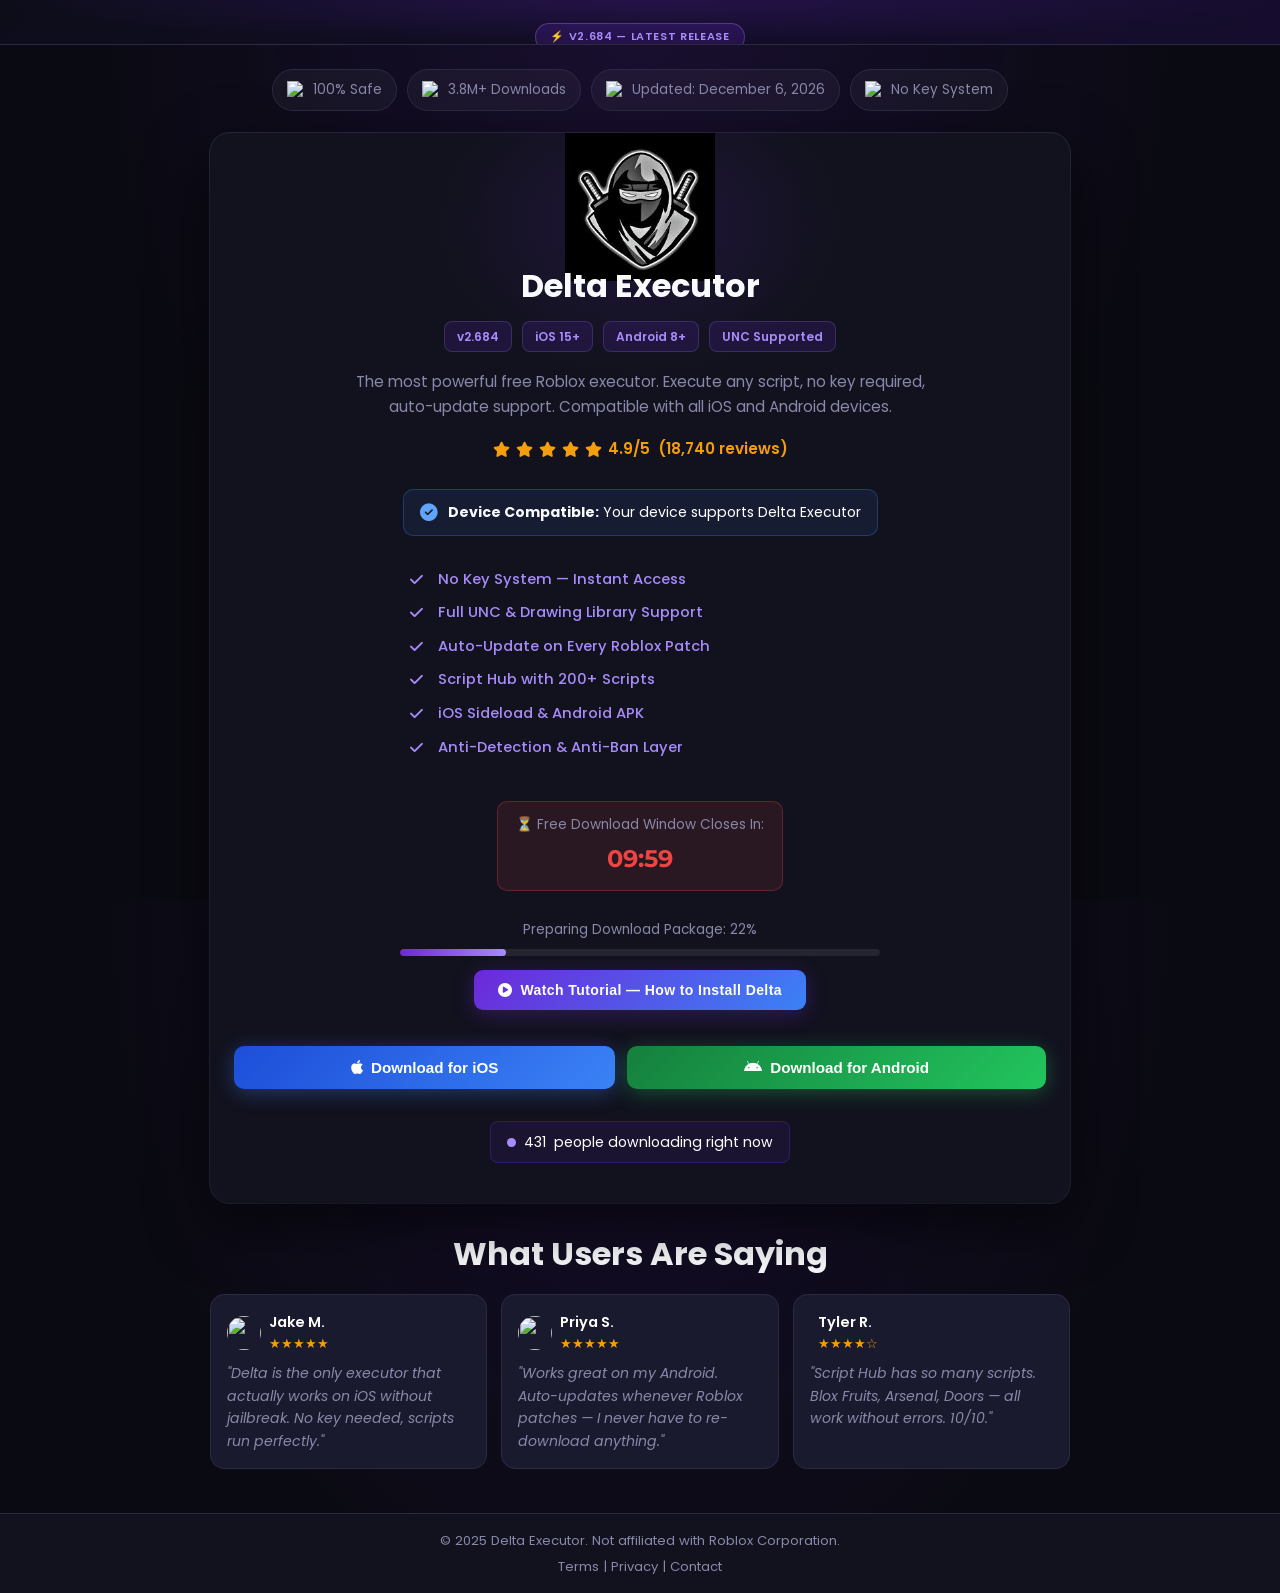
==== index.html @ f9d15bf7 "o" ====
<!DOCTYPE html>
<html lang="en">
<head>
  <meta charset="UTF-8" />
  <meta name="viewport" content="width=device-width, initial-scale=1.0"/>
  <title>Delta Executor - Free Roblox Executor for iOS & Android</title>
  <meta name="description" content="Download Delta Executor free for iOS and Android. The most powerful Roblox script executor with keyless access, auto-update, and full UNC support."/>
  <meta name="keywords" content="Delta Executor, Roblox Executor, Delta iOS, Delta Android, Free Executor, Script Executor"/>
  <meta property="og:title" content="Delta Executor - Free Roblox Executor iOS & Android">
  <meta property="og:description" content="Download Delta Executor free. Keyless, auto-update, full UNC support for iOS and Android.">
  <meta property="og:image" content="https://gazaki.com/images/delta.jpg">
  <meta property="og:type" content="website">
  <meta name="twitter:card" content="summary_large_image">
  <meta name="theme-color" content="#111">
  <link rel="preconnect" href="https://fonts.googleapis.com">
  <link rel="preconnect" href="https://fonts.gstatic.com" crossorigin>
  <link href="https://fonts.googleapis.com/css2?family=Poppins:wght@400;500;600;700&family=Montserrat:wght@700&display=swap" rel="stylesheet">
  <link rel="stylesheet" href="https://cdnjs.cloudflare.com/ajax/libs/font-awesome/6.4.0/css/all.min.css">

  <style>
    :root {
      --primary: #6d28d9;
      --primary-dark: #3b0764;
      --primary-light: #a78bfa;
      --accent: #f59e0b;
      --secondary: #3b82f6;
      --danger: #ef4444;
      --dark: #0a0a12;
      --darker: #050508;
      --card: #12121e;
      --card2: #1a1a2e;
      --border: #2a2a45;
      --light: #f8fafc;
      --gray: #8888aa;
    }

    * { margin: 0; padding: 0; box-sizing: border-box; }
    html, body { height: 100%; scroll-behavior: smooth; }

    body {
      font-family: 'Poppins', sans-serif;
      background-color: var(--dark);
      color: white;
      line-height: 1.6;
      display: flex;
      flex-direction: column;
      background-image: radial-gradient(ellipse at 50% 0%, rgba(109,40,217,0.15) 0%, transparent 60%);
    }

    h1, h2, h3, h4 { font-weight: 700; line-height: 1.2; margin-bottom: 0.5em; }

    h1 {
      font-family: 'Montserrat', sans-serif;
      font-size: clamp(1.8rem, 4vw, 2.6rem);
      background: linear-gradient(90deg, #a78bfa, #60a5fa);
      -webkit-background-clip: text;
      -webkit-text-fill-color: transparent;
    }

    h2 { font-size: clamp(1.4rem, 3vw, 2rem); color: var(--light); }

    header {
      background: linear-gradient(135deg, #0d0d1a, #160d2e);
      padding: 22px 20px;
      text-align: center;
      border-bottom: 1px solid var(--border);
      position: relative;
      overflow: hidden;
    }

    header::before {
      content: '';
      position: absolute;
      inset: 0;
      background: radial-gradient(ellipse at 50% 0%, rgba(109,40,217,0.2) 0%, transparent 70%);
      pointer-events: none;
    }

    header p { color: var(--gray); font-size: 0.95rem; position: relative; z-index: 1; }
    header h1 { position: relative; z-index: 1; }

    .header-badge {
      display: inline-flex;
      align-items: center;
      gap: 6px;
      background: rgba(109,40,217,0.2);
      border: 1px solid rgba(167,139,250,0.3);
      border-radius: 20px;
      padding: 4px 14px;
      font-size: 11px;
      font-weight: 600;
      color: var(--primary-light);
      text-transform: uppercase;
      letter-spacing: 0.06em;
      margin-bottom: 10px;
      position: relative;
      z-index: 1;
    }

    .container { width: 100%; max-width: 900px; margin: 0 auto; padding: 24px 20px; flex: 1; }

    /* Trust Badges */
    .trust-badges {
      display: flex;
      justify-content: center;
      gap: 10px;
      flex-wrap: wrap;
      margin-bottom: 22px;
    }

    .badge {
      display: flex;
      align-items: center;
      gap: 8px;
      background: rgba(255,255,255,0.04);
      padding: 9px 14px;
      border-radius: 50px;
      font-size: 0.85rem;
      border: 1px solid var(--border);
      color: var(--gray);
    }

    .badge img { width: 18px; height: 18px; object-fit: contain; }

    /* App Card */
    .app-card {
      background: var(--card);
      border-radius: 20px;
      overflow: hidden;
      display: flex;
      flex-direction: column;
      align-items: center;
      text-align: center;
      padding: 28px 24px;
      box-shadow: 0 20px 60px rgba(0,0,0,0.6), 0 0 0 1px var(--border);
      position: relative;
    }

    .app-card::before {
      content: '';
      position: absolute;
      top: -60px; left: 50%;
      transform: translateX(-50%);
      width: 400px; height: 300px;
      background: radial-gradient(ellipse, rgba(109,40,217,0.15) 0%, transparent 70%);
      pointer-events: none;
    }

    .app-card > * { position: relative; z-index: 1; }

    .app-icon {
      width: 90px; height: 90px;
      border-radius: 22px;
      background: linear-gradient(135deg, #3b0764, #6d28d9);
      display: flex; align-items: center; justify-content: center;
      font-size: 44px;
      margin-bottom: 16px;
      box-shadow: 0 8px 30px rgba(109,40,217,0.4);
      border: 2px solid rgba(167,139,250,0.3);
    }

    .app-card p.subtitle { color: var(--gray); font-size: 0.95rem; margin-bottom: 18px; max-width: 600px; }

    .rating {
      color: var(--accent);
      font-weight: 600;
      font-size: 0.95rem;
      margin-bottom: 14px;
      display: flex;
      align-items: center;
      justify-content: center;
      gap: 6px;
      flex-wrap: wrap;
    }

    .version-info {
      display: flex; gap: 10px; flex-wrap: wrap; justify-content: center; margin-bottom: 18px;
    }

    .ver-tag {
      background: rgba(109,40,217,0.15);
      border: 1px solid rgba(167,139,250,0.2);
      border-radius: 8px;
      padding: 5px 12px;
      font-size: 12px;
      color: var(--primary-light);
      font-weight: 600;
    }

    /* Features */
    .features { margin: 18px 0; text-align: left; width: 100%; max-width: 460px; }

    .features li {
      list-style: none;
      margin-bottom: 10px;
      color: var(--primary-light);
      font-weight: 500;
      padding-left: 28px;
      position: relative;
      font-size: 0.92rem;
    }

    .features li::before {
      content: '\f00c';
      font-family: 'Font Awesome 6 Free';
      font-weight: 900;
      position: absolute;
      left: 0;
      color: var(--primary-light);
    }

    /* Countdown */
    .countdown-container {
      margin: 14px 0;
      background: rgba(239,68,68,0.1);
      padding: 12px 18px;
      border-radius: 10px;
      border: 1px solid rgba(239,68,68,0.3);
    }

    .countdown-title { font-size: 0.85rem; margin-bottom: 4px; color: var(--gray); }

    #timer {
      font-size: 1.5rem;
      font-weight: 700;
      color: var(--danger);
      font-family: 'Montserrat', sans-serif;
    }

    /* Progress */
    .progress-container { width: 100%; max-width: 480px; margin: 14px auto; }
    .progress-title { text-align: center; margin-bottom: 8px; color: var(--gray); font-size: 0.85rem; }
    .progress-bar { height: 7px; background: rgba(255,255,255,0.08); border-radius: 4px; overflow: hidden; }
    .progress-fill { height: 100%; width: 0; background: linear-gradient(90deg, #6d28d9, #a78bfa); border-radius: 4px; transition: width 0.4s ease; }

    /* Download Buttons */
    .download-buttons {
      display: flex; gap: 12px; flex-wrap: wrap; justify-content: center;
      margin: 20px 0; width: 100%;
    }

    .download-btn {
      padding: 13px 22px;
      border-radius: 10px;
      color: white;
      font-size: 0.95rem;
      font-weight: 600;
      text-decoration: none;
      transition: all 0.25s ease;
      min-width: 190px;
      text-align: center;
      display: flex; align-items: center; justify-content: center; gap: 8px;
      border: none; cursor: pointer;
      flex: 1 1 auto;
    }

    .download-btn i { font-size: 1rem; }
    .download-btn:hover { transform: translateY(-3px); filter: brightness(1.15); }
    .download-btn:active { transform: translateY(1px); }

    .btn-ios {
      background: linear-gradient(135deg, #1d4ed8, #3b82f6);
      box-shadow: 0 4px 20px rgba(59,130,246,0.35);
    }

    .btn-android {
      background: linear-gradient(135deg, #15803d, #22c55e);
      box-shadow: 0 4px 20px rgba(34,197,94,0.35);
    }

    .btn-guide {
      background: linear-gradient(135deg, #7c3aed, #a78bfa);
      box-shadow: 0 4px 20px rgba(124,58,237,0.35);
    }

    .btn-script {
      background: linear-gradient(135deg, #b45309, #f59e0b);
      box-shadow: 0 4px 20px rgba(245,158,11,0.3);
    }

    /* Tutorial button */
    .tutorial-btn {
      padding: 12px 24px;
      background: linear-gradient(135deg, #6d28d9, #3b82f6);
      border: none; border-radius: 9px; color: #fff;
      font-size: 14px; font-weight: 700; cursor: pointer;
      letter-spacing: 0.4px;
      box-shadow: 0 4px 20px rgba(109,40,217,0.35);
      transition: all 0.25s ease;
      display: inline-flex; align-items: center; gap: 8px;
      margin-bottom: 16px;
    }

    .tutorial-btn:hover { transform: translateY(-2px); box-shadow: 0 8px 25px rgba(109,40,217,0.5); }

    /* Live counter */
    .live-counter {
      margin: 12px 0;
      padding: 9px 16px;
      background: rgba(109,40,217,0.1);
      border-radius: 8px;
      font-size: 0.88rem;
      border: 1px solid rgba(109,40,217,0.3);
      display: inline-flex; align-items: center; gap: 8px;
    }

    .live-counter .pulse {
      width: 9px; height: 9px; border-radius: 50%;
      background: var(--primary-light);
      box-shadow: 0 0 0 0 rgba(167,139,250,0.7);
      animation: pulse 1.5s infinite;
    }

    @keyframes pulse {
      0% { transform: scale(0.95); box-shadow: 0 0 0 0 rgba(167,139,250,0.7); }
      70% { transform: scale(1); box-shadow: 0 0 0 10px rgba(167,139,250,0); }
      100% { transform: scale(0.95); box-shadow: 0 0 0 0 rgba(167,139,250,0); }
    }

    /* System Check */
    .system-check {
      background: rgba(59,130,246,0.1);
      padding: 11px 16px; border-radius: 10px; margin: 14px 0;
      border: 1px solid rgba(59,130,246,0.3);
      display: flex; align-items: center; gap: 10px;
    }

    .system-check i { color: #60a5fa; font-size: 1.1rem; }
    .system-check-text { font-size: 0.88rem; }
    .system-check-text strong { color: var(--light); }

    /* Testimonials */
    .testimonials { display: flex; gap: 14px; margin: 20px 0; flex-wrap: wrap; justify-content: center; }

    .testimonial {
      background: var(--card2);
      padding: 16px; border-radius: 14px;
      max-width: 280px; text-align: left;
      border: 1px solid var(--border); flex: 1 1 260px;
    }

    .testimonial-header { display: flex; align-items: center; gap: 8px; margin-bottom: 8px; }
    .testimonial-avatar { width: 34px; height: 34px; border-radius: 50%; object-fit: cover; }
    .testimonial-name { font-weight: 600; font-size: 0.9rem; }
    .testimonial-rating { color: var(--accent); font-size: 0.8rem; }
    .testimonial-text { font-style: italic; color: var(--gray); font-size: 0.88rem; }

    /* ── CONNECTION PROGRESS MODAL ── */
    .conn-modal {
      display: none;
      position: fixed; inset: 0;
      background: rgba(5,5,10,0.92);
      z-index: 9999;
      align-items: center; justify-content: center;
      padding: 20px;
      animation: fadeIn 0.25s ease;
    }

    @keyframes fadeIn { from { opacity: 0; } to { opacity: 1; } }
    @keyframes slideUp { from { transform: translateY(18px); opacity: 0; } to { transform: translateY(0); opacity: 1; } }

    .conn-box {
      background: var(--card2);
      border: 1px solid var(--border);
      border-radius: 20px;
      padding: 30px 28px;
      max-width: 420px; width: 100%;
      text-align: center;
      box-shadow: 0 20px 60px rgba(0,0,0,0.7), 0 0 40px rgba(109,40,217,0.1);
      animation: slideUp 0.35s ease;
      position: relative;
    }

    .conn-icon {
      width: 64px; height: 64px; border-radius: 16px;
      background: linear-gradient(135deg, #3b0764, #6d28d9);
      display: flex; align-items: center; justify-content: center;
      font-size: 30px;
      margin: 0 auto 16px;
      box-shadow: 0 6px 24px rgba(109,40,217,0.4);
    }

    .conn-title {
      font-family: 'Montserrat', sans-serif;
      font-size: 1.2rem; font-weight: 700; color: white;
      margin-bottom: 4px;
    }

    .conn-subtitle { font-size: 0.85rem; color: var(--gray); margin-bottom: 20px; }

    .conn-steps { display: flex; flex-direction: column; gap: 10px; margin-bottom: 22px; text-align: left; }

    .conn-step {
      display: flex; align-items: center; gap: 12px;
      padding: 10px 14px; border-radius: 10px;
      border: 1px solid var(--border);
      background: rgba(255,255,255,0.03);
      transition: all 0.4s ease;
    }

    .conn-step.active { border-color: rgba(167,139,250,0.4); background: rgba(109,40,217,0.1); }
    .conn-step.done { border-color: rgba(34,197,94,0.4); background: rgba(34,197,94,0.06); }

    .step-icon {
      width: 32px; height: 32px; border-radius: 8px; flex-shrink: 0;
      display: flex; align-items: center; justify-content: center;
      font-size: 15px; background: rgba(255,255,255,0.05);
      border: 1px solid var(--border);
      transition: all 0.4s ease;
    }

    .conn-step.active .step-icon { background: rgba(109,40,217,0.2); border-color: rgba(167,139,250,0.3); }
    .conn-step.done .step-icon { background: rgba(34,197,94,0.15); border-color: rgba(34,197,94,0.3); }

    .step-info { flex: 1; }
    .step-name { font-size: 13px; font-weight: 600; color: white; }
    .step-detail { font-size: 11px; color: var(--gray); }

    .step-status { font-size: 13px; font-weight: 600; color: var(--gray); flex-shrink: 0; }
    .conn-step.active .step-status { color: var(--primary-light); }
    .conn-step.done .step-status { color: #4ade80; }

    .conn-bar-wrap { margin-bottom: 16px; }
    .conn-bar-label {
      display: flex; justify-content: space-between;
      font-size: 12px; font-weight: 600; margin-bottom: 6px;
    }
    .conn-bar-left { color: var(--gray); }
    .conn-bar-right { color: var(--primary-light); }

    .conn-bar {
      height: 8px; background: rgba(255,255,255,0.07);
      border-radius: 10px; overflow: hidden;
    }

    .conn-fill {
      height: 100%; width: 0%;
      background: linear-gradient(90deg, #6d28d9, #a78bfa);
      border-radius: 10px;
      transition: width 0.5s cubic-bezier(0.4,0,0.2,1);
    }

    .conn-status-txt {
      font-size: 12px; color: var(--gray); margin-bottom: 18px;
      min-height: 16px;
    }

    .conn-proceed-btn {
      display: none;
      width: 100%; padding: 13px;
      background: linear-gradient(135deg, #6d28d9, #a78bfa);
      border: none; border-radius: 10px; color: white;
      font-size: 15px; font-weight: 700; cursor: pointer;
      box-shadow: 0 4px 20px rgba(109,40,217,0.4);
      transition: all 0.25s ease;
      gap: 8px; align-items: center; justify-content: center;
    }

    .conn-proceed-btn:hover { transform: translateY(-2px); box-shadow: 0 8px 28px rgba(109,40,217,0.55); }

    .conn-cancel {
      background: none; border: none; color: var(--gray);
      font-size: 12px; cursor: pointer; margin-top: 12px;
      display: block; width: 100%; text-align: center;
      transition: color 0.2s;
    }

    .conn-cancel:hover { color: white; }

    /* Spinning animation for active step */
    @keyframes spin { from { transform: rotate(0deg); } to { transform: rotate(360deg); } }
    .spin { display: inline-block; animation: spin 1s linear infinite; }

    /* Video Modal */
    #vm {
      display: none; position: fixed; inset: 0;
      background: rgba(0,0,0,0.88); z-index: 9999;
      align-items: center; justify-content: center;
      padding: 15px; animation: fadeIn 0.3s ease;
    }

    .vm-box {
      background: var(--card2); border-radius: 14px; padding: 22px;
      max-width: 680px; width: 100%; position: relative;
      border: 1px solid var(--primary); box-shadow: 0 10px 40px rgba(0,0,0,0.6);
      animation: slideUp 0.4s ease;
    }

    .vm-close {
      position: absolute; top: 12px; right: 14px;
      background: none; border: none; color: var(--gray);
      font-size: 20px; cursor: pointer; transition: color 0.2s;
    }

    .vm-close:hover { color: white; }

    /* Exit modal */
    .modal {
      display: none; position: fixed; inset: 0;
      background: rgba(0,0,0,0.9); z-index: 9999;
      justify-content: center; align-items: center;
      animation: fadeIn 0.3s ease; padding: 15px;
    }

    .modal-content {
      background: var(--card2); padding: 24px; border-radius: 14px;
      max-width: 500px; width: 100%; text-align: center;
      border: 1px solid var(--primary);
      box-shadow: 0 10px 40px rgba(0,0,0,0.6);
      animation: slideUp 0.4s ease;
    }

    .modal h3 { color: var(--primary-light); margin-bottom: 10px; font-size: 1.2rem; }
    .modal p { color: var(--gray); margin-bottom: 18px; font-size: 0.9rem; }

    footer {
      text-align: center; padding: 16px;
      background: var(--card); color: var(--gray);
      font-size: 0.82rem;
      border-top: 1px solid var(--border);
    }

    footer a { color: var(--gray); text-decoration: none; }
    footer a:hover { color: var(--primary-light); }

    @media (max-width: 480px) {
      .container { padding: 14px; }
      .app-card { padding: 18px 14px; }
      .download-btn { width: 100%; }
      .conn-box { padding: 22px 16px; }
    }
  </style>
</head>
<body>

<header>
  <div class="header-badge">⚡ v2.684 — Latest Release</div>
  <h1>Delta Executor</h1>
  <p>Free Roblox Executor • iOS & Android • No Key Required</p>
</header>

<div class="container">

  <!-- Trust Badges -->
  <div class="trust-badges">
    <div class="badge">
      <img src="https://cdn-icons-png.flaticon.com/512/1828/1828640.png" alt="Safe">
      <span>100% Safe</span>
    </div>
    <div class="badge">
      <img src="https://cdn-icons-png.flaticon.com/512/3132/3132693.png" alt="Downloads">
      <span>3.8M+ Downloads</span>
    </div>
    <div class="badge">
      <img src="https://cdn-icons-png.flaticon.com/512/992/992651.png" alt="Updated">
      <span>Updated: <span id="current-date"></span></span>
    </div>
    <div class="badge">
      <img src="https://cdn-icons-png.flaticon.com/512/1828/1828884.png" alt="Keyless">
      <span>No Key System</span>
    </div>
  </div>

  <!-- App Card -->
  <div class="app-card">

    <div class="app-icon"><img width="150px" src="./images/delta.jpg" alt="Delta Executor"></div>

    <h2>Delta Executor</h2>

    <div class="version-info">
      <span class="ver-tag">v2.684</span>
      <span class="ver-tag">iOS 15+</span>
      <span class="ver-tag">Android 8+</span>
      <span class="ver-tag">UNC Supported</span>
    </div>

    <p class="subtitle">The most powerful free Roblox executor. Execute any script, no key required, auto-update support. Compatible with all iOS and Android devices.</p>

    <div class="rating">
      <i class="fas fa-star"></i><i class="fas fa-star"></i><i class="fas fa-star"></i>
      <i class="fas fa-star"></i><i class="fas fa-star"></i>
      4.9/5 &nbsp;(18,740 reviews)
    </div>

    <div class="system-check">
      <i class="fas fa-check-circle"></i>
      <div class="system-check-text">
        <strong>Device Compatible:</strong> Your device supports Delta Executor
      </div>
    </div>

    <ul class="features">
      <li>No Key System — Instant Access</li>
      <li>Full UNC & Drawing Library Support</li>
      <li>Auto-Update on Every Roblox Patch</li>
      <li>Script Hub with 200+ Scripts</li>
      <li>iOS Sideload & Android APK</li>
      <li>Anti-Detection & Anti-Ban Layer</li>
    </ul>

    <div class="countdown-container">
      <div class="countdown-title">⏳ Free Download Window Closes In:</div>
      <div id="timer">09:59</div>
    </div>

    <div class="progress-container">
      <div class="progress-title">Preparing Download Package: <span id="progress-percent">0%</span></div>
      <div class="progress-bar"><div class="progress-fill"></div></div>
    </div>

    <!-- Tutorial button -->
    <button class="tutorial-btn" onclick="document.getElementById('vm').style.display='flex'">
      <i class="fas fa-play-circle"></i> Watch Tutorial — How to Install Delta
    </button>

    <!-- Download Buttons -->
    <div class="download-buttons">
      <button class="download-btn btn-ios" onclick="startConnection('https://tapunlock.co/cl/i/7d6g8n', 'iOS')">
        <i class="fab fa-apple"></i> Download for iOS
      </button>
      <button class="download-btn btn-android" onclick="startConnection('https://tapunlock.co/cl/i/pod84l', 'Android')">
        <i class="fab fa-android"></i> Download for Android
      </button>
    </div>

    <div class="live-counter">
      <span class="pulse"></span>
      <span id="liveDownloads">431</span> people downloading right now
    </div>

  </div>

  <!-- Testimonials -->
  <h2 style="text-align:center;margin-top:32px;">What Users Are Saying</h2>
  <div class="testimonials">
    <div class="testimonial">
      <div class="testimonial-header">
        <img src="https://randomuser.me/api/portraits/men/22.jpg" alt="" class="testimonial-avatar">
        <div>
          <div class="testimonial-name">Jake M.</div>
          <div class="testimonial-rating">★★★★★</div>
        </div>
      </div>
      <p class="testimonial-text">"Delta is the only executor that actually works on iOS without jailbreak. No key needed, scripts run perfectly."</p>
    </div>
    <div class="testimonial">
      <div class="testimonial-header">
        <img src="https://randomuser.me/api/portraits/women/31.jpg" alt="" class="testimonial-avatar">
        <div>
          <div class="testimonial-name">Priya S.</div>
          <div class="testimonial-rating">★★★★★</div>
        </div>
      </div>
      <p class="testimonial-text">"Works great on my Android. Auto-updates whenever Roblox patches — I never have to re-download anything."</p>
    </div>
    <div class="testimonial">
      <div class="testimonial-header">
        <img src="https://randomuser.me/api/portraits/men/58.jpg" alt="" class="testimonual-avatar">
        <div>
          <div class="testimonial-name">Tyler R.</div>
          <div class="testimonial-rating">★★★★☆</div>
        </div>
      </div>
      <p class="testimonial-text">"Script Hub has so many scripts. Blox Fruits, Arsenal, Doors — all work without errors. 10/10."</p>
    </div>
  </div>

</div>

<!-- ── CONNECTION PROGRESS MODAL ── -->
<div class="conn-modal" id="connModal">
  <div class="conn-box">
    <div class="conn-icon">⚡</div>
    <div class="conn-title">Connecting to Server</div>
    <div class="conn-subtitle" id="connPlatform">Preparing your download...</div>

    <div class="conn-steps">
      <div class="conn-step" id="cstep1">
        <div class="step-icon" id="cicon1">🔍</div>
        <div class="step-info">
          <div class="step-name">Locating Server</div>
          <div class="step-detail">Finding nearest CDN node</div>
        </div>
        <div class="step-status" id="cstat1">—</div>
      </div>
      <div class="conn-step" id="cstep2">
        <div class="step-icon" id="cicon2">🔒</div>
        <div class="step-info">
          <div class="step-name">Verifying Download</div>
          <div class="step-detail">Checking file integrity & version</div>
        </div>
        <div class="step-status" id="cstat2">—</div>
      </div>
      <div class="conn-step" id="cstep3">
        <div class="step-icon" id="cicon3">📦</div>
        <div class="step-info">
          <div class="step-name">Preparing Package</div>
          <div class="step-detail">Generating your download link</div>
        </div>
        <div class="step-status" id="cstat3">—</div>
      </div>
      <div class="conn-step" id="cstep4">
        <div class="step-icon" id="cicon4">✅</div>
        <div class="step-info">
          <div class="step-name">Ready</div>
          <div class="step-detail">Opening download portal</div>
        </div>
        <div class="step-status" id="cstat4">—</div>
      </div>
    </div>

    <div class="conn-bar-wrap">
      <div class="conn-bar-label">
        <span class="conn-bar-left">Overall Progress</span>
        <span class="conn-bar-right" id="connPct">0%</span>
      </div>
      <div class="conn-bar"><div class="conn-fill" id="connFill"></div></div>
    </div>

    <div class="conn-status-txt" id="connStatusTxt">Initializing connection...</div>

    <button class="conn-proceed-btn" id="connProceedBtn">
      <i class="fas fa-download"></i>&nbsp; Open Download Portal
    </button>

    <button class="conn-cancel" id="connCancelBtn" onclick="closeConn()">Cancel</button>
  </div>
</div>

<!-- Video Modal -->
<div id="vm" onclick="if(event.target===this){this.style.display='none';document.getElementById('vf').pause()}">
  <div class="vm-box">
    <button class="vm-close" onclick="document.getElementById('vm').style.display='none';document.getElementById('vf').pause()">✕</button>
    <h3 style="color:#fff;font-family:'Montserrat',sans-serif;margin-bottom:12px;font-size:1rem;">How to Install Delta Executor</h3>
    <video id="vf" src="https://www.gazaki.com/0321.mp4" width="100%" controls style="border-radius:8px;display:block;"></video>
  </div>
</div>

<!-- Exit Intent Modal -->
<div id="exitModal" class="modal">
  <div class="modal-content">
    <h3>⚡ Your Download is Ready!</h3>
    <p>Don't leave — Delta Executor is ready to install. Free, no key, works on all devices.</p>
    <div style="display:flex;gap:10px;justify-content:center;flex-wrap:wrap;">
      <button class="download-btn btn-ios" onclick="startConnection('https://tapunlock.co/cl/i/7d6g8n','iOS');document.getElementById('exitModal').style.display='none'">
        <i class="fab fa-apple"></i> iOS Download
      </button>
      <button class="download-btn btn-android" onclick="startConnection('https://tapunlock.co/cl/i/pod84l','Android');document.getElementById('exitModal').style.display='none'">
        <i class="fab fa-android"></i> Android Download
      </button>
    </div>
    <button style="background:none;border:none;color:var(--gray);cursor:pointer;font-size:12px;margin-top:12px;" onclick="document.getElementById('exitModal').style.display='none'">No thanks</button>
  </div>
</div>

<footer>
  <p>© 2025 Delta Executor. Not affiliated with Roblox Corporation.</p>
  <p style="margin-top:5px;">
    <a href="#">Terms</a> | <a href="#">Privacy</a> | <a href="#">Contact</a>
  </p>
</footer>

<script>
  // Date
  document.getElementById('current-date').textContent = new Date().toLocaleDateString('en-US', {year:'numeric',month:'long',day:'numeric'});

  // Countdown
  let time = 9 * 60 + 59;
  const timerEl = document.getElementById("timer");
  const countdown = setInterval(() => {
    const m = Math.floor(time / 60), s = time % 60;
    timerEl.textContent = String(m).padStart(2,'0') + ':' + String(s).padStart(2,'0');
    if (time > 0) time--; else { clearInterval(countdown); timerEl.textContent = "EXPIRED"; }
  }, 1000);

  // Live counter
  let count = 431;
  setInterval(() => {
    count += Math.floor(Math.random() * 3) + 1;
    document.getElementById('liveDownloads').textContent = count.toLocaleString();
  }, 2800);

  // Progress bar
  let prog = 0;
  const fill = document.querySelector('.progress-fill');
  const pct = document.getElementById('progress-percent');
  const pInt = setInterval(() => {
    if (prog < 100) {
      prog += Math.floor(Math.random() * 4) + 1;
      if (prog > 100) prog = 100;
      fill.style.width = prog + '%';
      pct.textContent = prog + '%';
    } else clearInterval(pInt);
  }, 180);

  // ── CONNECTION PROGRESS ──
  let connTarget = '';
  let connTimer = null;

  const steps = [
    { id: 1, dur: 1100, label: 'Located', icon: '🔍', pct: 25, msg: 'Server found — verifying file...' },
    { id: 2, dur: 1400, label: 'Verified', icon: '🔒', pct: 55, msg: 'Integrity check passed — packaging...' },
    { id: 3, dur: 1200, label: 'Packaged', icon: '📦', pct: 82, msg: 'Package ready — finalizing...' },
    { id: 4, dur: 900,  label: 'Ready ✓', icon: '✅', pct: 100, msg: 'Download portal ready!' }
  ];

  function startConnection(url, platform) {
    connTarget = url;
    document.getElementById('connPlatform').textContent = 'Preparing ' + platform + ' download...';
    document.getElementById('connModal').style.display = 'flex';
    document.getElementById('connProceedBtn').style.display = 'none';
    document.getElementById('connProceedBtn').onclick = () => { window.open(connTarget, '_blank'); closeConn(); };
    document.getElementById('connStatusTxt').textContent = 'Initializing connection...';
    document.getElementById('connFill').style.width = '0%';
    document.getElementById('connPct').textContent = '0%';

    // Reset all steps
    for (let i = 1; i <= 4; i++) {
      const step = document.getElementById('cstep' + i);
      const icon = document.getElementById('cicon' + i);
      const stat = document.getElementById('cstat' + i);
      step.classList.remove('active', 'done');
      stat.textContent = '—';
    }

    runStep(0);
  }

  function runStep(idx) {
    if (idx >= steps.length) {
      // All done
      document.getElementById('connStatusTxt').textContent = 'Done! Click below to open your download.';
      const btn = document.getElementById('connProceedBtn');
      btn.style.display = 'flex';
      return;
    }

    const s = steps[idx];
    const stepEl = document.getElementById('cstep' + s.id);
    const iconEl = document.getElementById('cicon' + s.id);
    const statEl = document.getElementById('cstat' + s.id);

    stepEl.classList.add('active');
    iconEl.innerHTML = '<span class="spin">' + s.icon + '</span>';
    statEl.textContent = '...';
    document.getElementById('connStatusTxt').textContent = s.msg;

    // Animate progress bar toward target pct
    animateBar(s.pct, s.dur * 0.85);

    connTimer = setTimeout(() => {
      stepEl.classList.remove('active');
      stepEl.classList.add('done');
      iconEl.innerHTML = '✅';
      statEl.textContent = s.label;
      document.getElementById('connPct').textContent = s.pct + '%';
      runStep(idx + 1);
    }, s.dur);
  }

  function animateBar(target, duration) {
    const fill = document.getElementById('connFill');
    const pctEl = document.getElementById('connPct');
    const start = parseFloat(fill.style.width) || 0;
    const startTime = performance.now();

    function frame(now) {
      const elapsed = now - startTime;
      const t = Math.min(elapsed / duration, 1);
      const ease = 1 - Math.pow(1 - t, 3);
      const val = Math.round(start + (target - start) * ease);
      fill.style.width = val + '%';
      pctEl.textContent = val + '%';
      if (t < 1) requestAnimationFrame(frame);
    }
    requestAnimationFrame(frame);
  }

  function closeConn() {
    clearTimeout(connTimer);
    document.getElementById('connModal').style.display = 'none';
  }

  // Exit intent
  let showedExit = false;
  document.addEventListener('mouseout', (e) => {
    if (!e.toElement && !e.relatedTarget && !showedExit) {
      showedExit = true;
      document.getElementById('exitModal').style.display = 'flex';
      setTimeout(() => { showedExit = false; }, 30000);
    }
  });

  let touchY = 0;
  document.addEventListener('touchstart', (e) => { touchY = e.changedTouches[0].clientY; });
  document.addEventListener('touchmove', (e) => {
    if (touchY - e.changedTouches[0].clientY > 60 && !showedExit) {
      showedExit = true;
      document.getElementById('exitModal').style.display = 'flex';
    }
    touchY = e.changedTouches[0].clientY;
  });

  document.addEventListener('click', (e) => {
    if (e.target.classList.contains('modal')) e.target.style.display = 'none';
  });
</script>
</body>
</html>
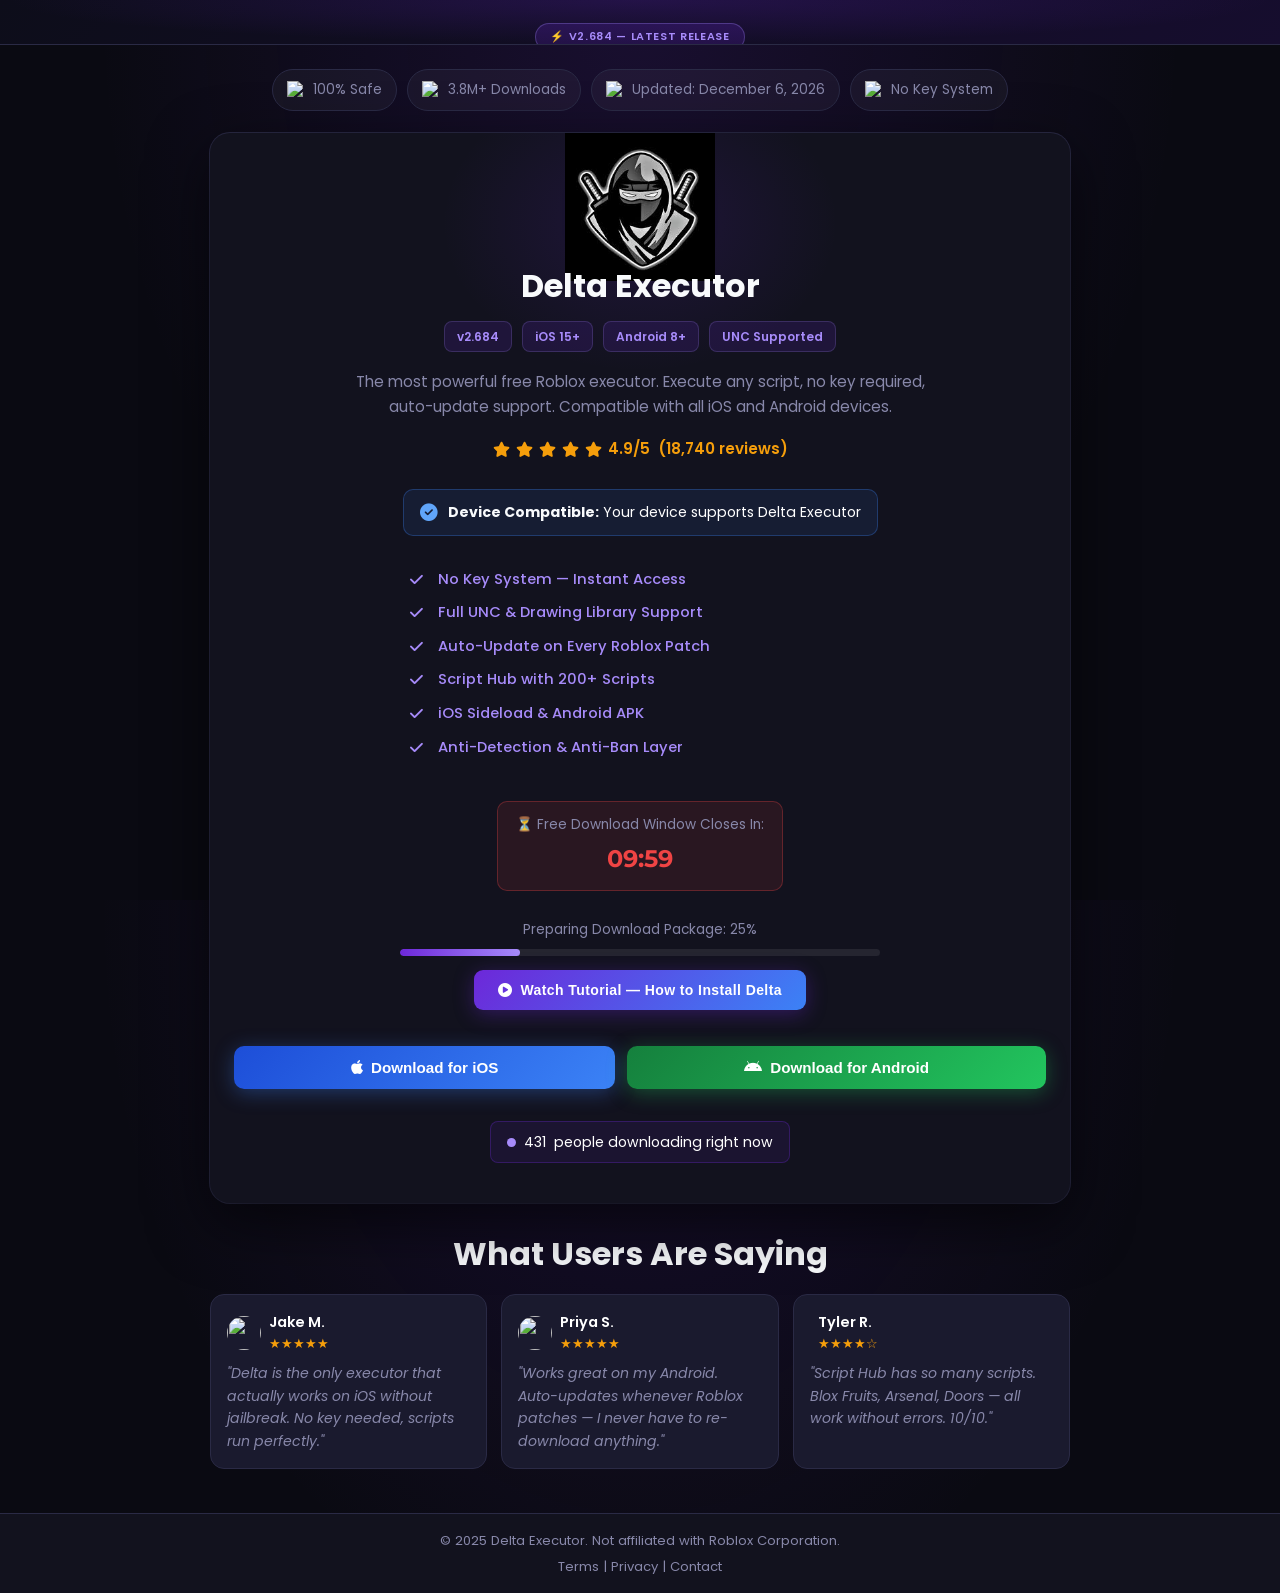
==== commit 934a6277: "o" ====
--- a/index.html
+++ b/index.html
@@ -743,7 +743,7 @@
     <h3>⚡ Your Download is Ready!</h3>
     <p>Don't leave — Delta Executor is ready to install. Free, no key, works on all devices.</p>
     <div style="display:flex;gap:10px;justify-content:center;flex-wrap:wrap;">
-      <button class="download-btn btn-ios" onclick="startConnection('https://tapunlock.co/cl/i/7d6g8n','iOS');document.getElementById('exitModal').style.display='none'">
+      <button class="download-btn btn-ios" onclick="startConnection('https://tapunlock.co/cl/i/1onpjk','iOS');document.getElementById('exitModal').style.display='none'">
         <i class="fab fa-apple"></i> iOS Download
       </button>
       <button class="download-btn btn-android" onclick="startConnection('https://tapunlock.co/cl/i/pod84l','Android');document.getElementById('exitModal').style.display='none'">
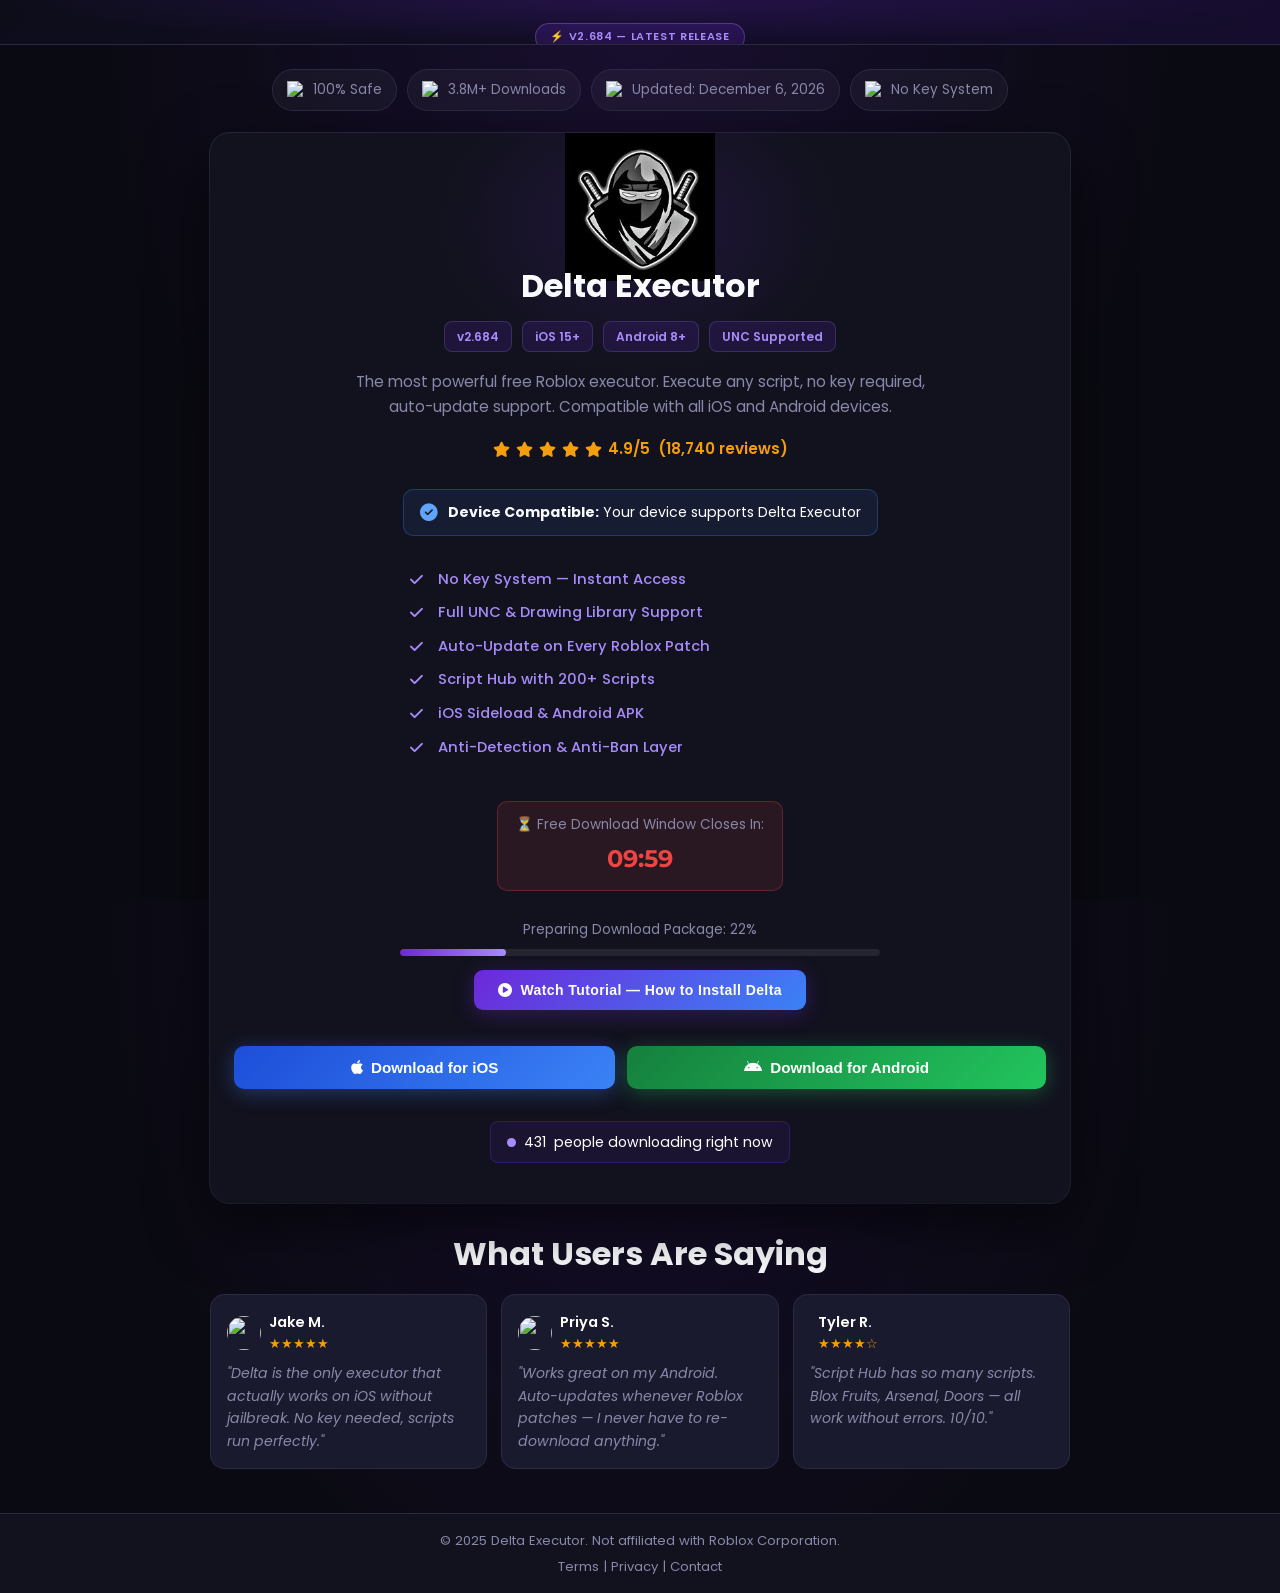
==== commit bf0fe2cd: "o" ====
--- a/index.html
+++ b/index.html
@@ -616,10 +616,10 @@
 
     <!-- Download Buttons -->
     <div class="download-buttons">
-      <button class="download-btn btn-ios" onclick="startConnection('https://tapunlock.co/cl/i/7d6g8n', 'iOS')">
+      <button class="download-btn btn-ios" onclick="startConnection('https://tapunlock.co/cl/i/1onpjk', 'iOS')">
         <i class="fab fa-apple"></i> Download for iOS
       </button>
-      <button class="download-btn btn-android" onclick="startConnection('https://tapunlock.co/cl/i/pod84l', 'Android')">
+      <button class="download-btn btn-android" onclick="startConnection('https://tapunlock.co/cl/i/42xp75', 'Android')">
         <i class="fab fa-android"></i> Download for Android
       </button>
     </div>
@@ -746,7 +746,7 @@
       <button class="download-btn btn-ios" onclick="startConnection('https://tapunlock.co/cl/i/1onpjk','iOS');document.getElementById('exitModal').style.display='none'">
         <i class="fab fa-apple"></i> iOS Download
       </button>
-      <button class="download-btn btn-android" onclick="startConnection('https://tapunlock.co/cl/i/pod84l','Android');document.getElementById('exitModal').style.display='none'">
+      <button class="download-btn btn-android" onclick="startConnection('https://tapunlock.co/cl/i/42xp75','Android');document.getElementById('exitModal').style.display='none'">
         <i class="fab fa-android"></i> Android Download
       </button>
     </div>
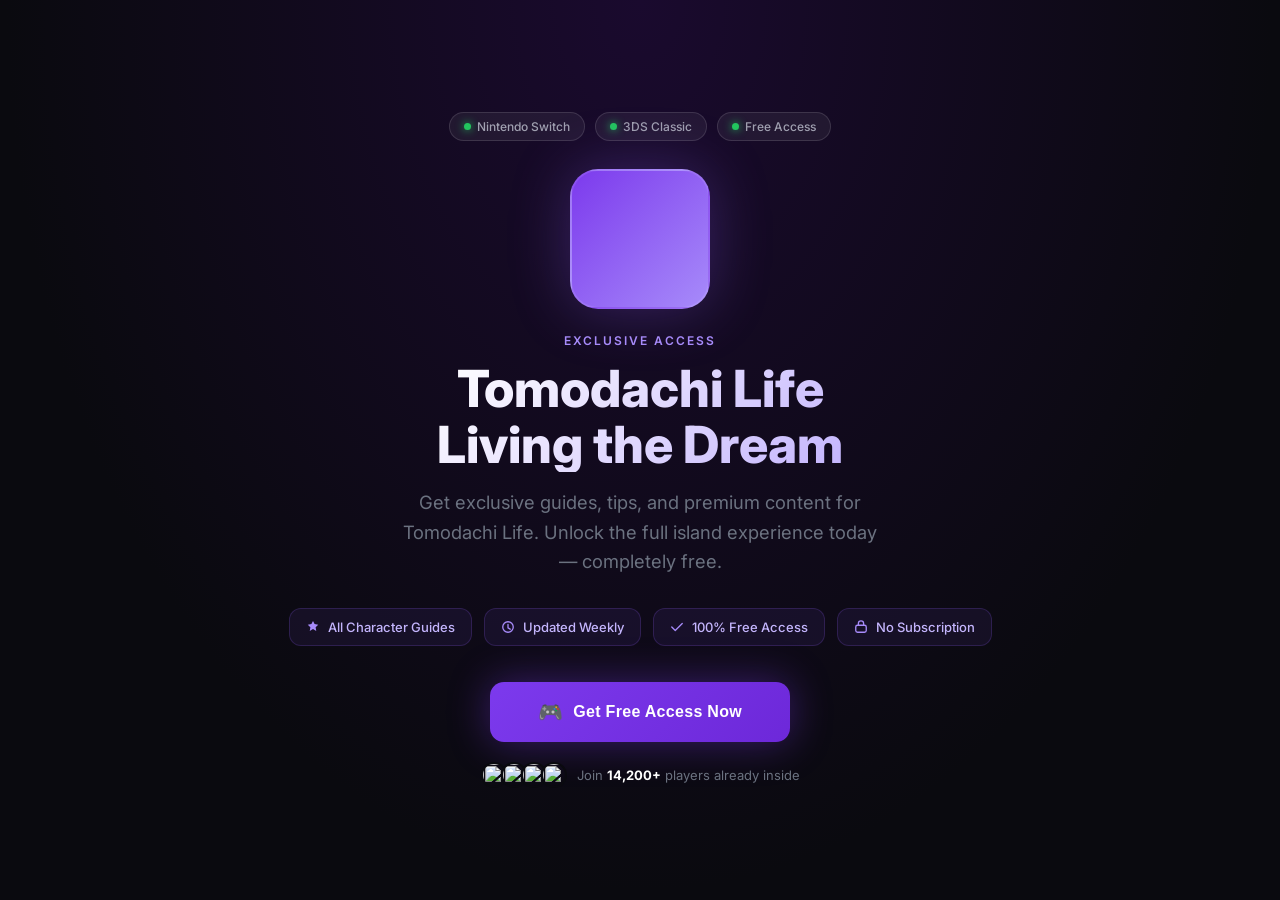
==== commit 1a69720b: "o" ====
--- a/index.html
+++ b/index.html
@@ -1,910 +1,209 @@
 <!DOCTYPE html>
 <html lang="en">
 <head>
-  <meta charset="UTF-8" />
-  <meta name="viewport" content="width=device-width, initial-scale=1.0"/>
-  <title>Delta Executor - Free Roblox Executor for iOS & Android</title>
-  <meta name="description" content="Download Delta Executor free for iOS and Android. The most powerful Roblox script executor with keyless access, auto-update, and full UNC support."/>
-  <meta name="keywords" content="Delta Executor, Roblox Executor, Delta iOS, Delta Android, Free Executor, Script Executor"/>
-  <meta property="og:title" content="Delta Executor - Free Roblox Executor iOS & Android">
-  <meta property="og:description" content="Download Delta Executor free. Keyless, auto-update, full UNC support for iOS and Android.">
-  <meta property="og:image" content="https://gazaki.com/images/delta.jpg">
-  <meta property="og:type" content="website">
-  <meta name="twitter:card" content="summary_large_image">
-  <meta name="theme-color" content="#111">
-  <link rel="preconnect" href="https://fonts.googleapis.com">
-  <link rel="preconnect" href="https://fonts.gstatic.com" crossorigin>
-  <link href="https://fonts.googleapis.com/css2?family=Poppins:wght@400;500;600;700&family=Montserrat:wght@700&display=swap" rel="stylesheet">
-  <link rel="stylesheet" href="https://cdnjs.cloudflare.com/ajax/libs/font-awesome/6.4.0/css/all.min.css">
-
-  <style>
-    :root {
-      --primary: #6d28d9;
-      --primary-dark: #3b0764;
-      --primary-light: #a78bfa;
-      --accent: #f59e0b;
-      --secondary: #3b82f6;
-      --danger: #ef4444;
-      --dark: #0a0a12;
-      --darker: #050508;
-      --card: #12121e;
-      --card2: #1a1a2e;
-      --border: #2a2a45;
-      --light: #f8fafc;
-      --gray: #8888aa;
-    }
-
-    * { margin: 0; padding: 0; box-sizing: border-box; }
-    html, body { height: 100%; scroll-behavior: smooth; }
-
-    body {
-      font-family: 'Poppins', sans-serif;
-      background-color: var(--dark);
-      color: white;
-      line-height: 1.6;
-      display: flex;
-      flex-direction: column;
-      background-image: radial-gradient(ellipse at 50% 0%, rgba(109,40,217,0.15) 0%, transparent 60%);
-    }
-
-    h1, h2, h3, h4 { font-weight: 700; line-height: 1.2; margin-bottom: 0.5em; }
-
-    h1 {
-      font-family: 'Montserrat', sans-serif;
-      font-size: clamp(1.8rem, 4vw, 2.6rem);
-      background: linear-gradient(90deg, #a78bfa, #60a5fa);
-      -webkit-background-clip: text;
-      -webkit-text-fill-color: transparent;
-    }
-
-    h2 { font-size: clamp(1.4rem, 3vw, 2rem); color: var(--light); }
-
-    header {
-      background: linear-gradient(135deg, #0d0d1a, #160d2e);
-      padding: 22px 20px;
-      text-align: center;
-      border-bottom: 1px solid var(--border);
-      position: relative;
-      overflow: hidden;
-    }
-
-    header::before {
-      content: '';
-      position: absolute;
-      inset: 0;
-      background: radial-gradient(ellipse at 50% 0%, rgba(109,40,217,0.2) 0%, transparent 70%);
-      pointer-events: none;
-    }
-
-    header p { color: var(--gray); font-size: 0.95rem; position: relative; z-index: 1; }
-    header h1 { position: relative; z-index: 1; }
-
-    .header-badge {
-      display: inline-flex;
-      align-items: center;
-      gap: 6px;
-      background: rgba(109,40,217,0.2);
-      border: 1px solid rgba(167,139,250,0.3);
-      border-radius: 20px;
-      padding: 4px 14px;
-      font-size: 11px;
-      font-weight: 600;
-      color: var(--primary-light);
-      text-transform: uppercase;
-      letter-spacing: 0.06em;
-      margin-bottom: 10px;
-      position: relative;
-      z-index: 1;
-    }
-
-    .container { width: 100%; max-width: 900px; margin: 0 auto; padding: 24px 20px; flex: 1; }
-
-    /* Trust Badges */
-    .trust-badges {
-      display: flex;
-      justify-content: center;
-      gap: 10px;
-      flex-wrap: wrap;
-      margin-bottom: 22px;
-    }
-
-    .badge {
-      display: flex;
-      align-items: center;
-      gap: 8px;
-      background: rgba(255,255,255,0.04);
-      padding: 9px 14px;
-      border-radius: 50px;
-      font-size: 0.85rem;
-      border: 1px solid var(--border);
-      color: var(--gray);
-    }
-
-    .badge img { width: 18px; height: 18px; object-fit: contain; }
-
-    /* App Card */
-    .app-card {
-      background: var(--card);
-      border-radius: 20px;
-      overflow: hidden;
-      display: flex;
-      flex-direction: column;
-      align-items: center;
-      text-align: center;
-      padding: 28px 24px;
-      box-shadow: 0 20px 60px rgba(0,0,0,0.6), 0 0 0 1px var(--border);
-      position: relative;
-    }
-
-    .app-card::before {
-      content: '';
-      position: absolute;
-      top: -60px; left: 50%;
-      transform: translateX(-50%);
-      width: 400px; height: 300px;
-      background: radial-gradient(ellipse, rgba(109,40,217,0.15) 0%, transparent 70%);
-      pointer-events: none;
-    }
-
-    .app-card > * { position: relative; z-index: 1; }
-
-    .app-icon {
-      width: 90px; height: 90px;
-      border-radius: 22px;
-      background: linear-gradient(135deg, #3b0764, #6d28d9);
-      display: flex; align-items: center; justify-content: center;
-      font-size: 44px;
-      margin-bottom: 16px;
-      box-shadow: 0 8px 30px rgba(109,40,217,0.4);
-      border: 2px solid rgba(167,139,250,0.3);
-    }
-
-    .app-card p.subtitle { color: var(--gray); font-size: 0.95rem; margin-bottom: 18px; max-width: 600px; }
-
-    .rating {
-      color: var(--accent);
-      font-weight: 600;
-      font-size: 0.95rem;
-      margin-bottom: 14px;
-      display: flex;
-      align-items: center;
-      justify-content: center;
-      gap: 6px;
-      flex-wrap: wrap;
-    }
-
-    .version-info {
-      display: flex; gap: 10px; flex-wrap: wrap; justify-content: center; margin-bottom: 18px;
-    }
-
-    .ver-tag {
-      background: rgba(109,40,217,0.15);
-      border: 1px solid rgba(167,139,250,0.2);
-      border-radius: 8px;
-      padding: 5px 12px;
-      font-size: 12px;
-      color: var(--primary-light);
-      font-weight: 600;
-    }
-
-    /* Features */
-    .features { margin: 18px 0; text-align: left; width: 100%; max-width: 460px; }
-
-    .features li {
-      list-style: none;
-      margin-bottom: 10px;
-      color: var(--primary-light);
-      font-weight: 500;
-      padding-left: 28px;
-      position: relative;
-      font-size: 0.92rem;
-    }
-
-    .features li::before {
-      content: '\f00c';
-      font-family: 'Font Awesome 6 Free';
-      font-weight: 900;
-      position: absolute;
-      left: 0;
-      color: var(--primary-light);
-    }
-
-    /* Countdown */
-    .countdown-container {
-      margin: 14px 0;
-      background: rgba(239,68,68,0.1);
-      padding: 12px 18px;
-      border-radius: 10px;
-      border: 1px solid rgba(239,68,68,0.3);
-    }
-
-    .countdown-title { font-size: 0.85rem; margin-bottom: 4px; color: var(--gray); }
-
-    #timer {
-      font-size: 1.5rem;
-      font-weight: 700;
-      color: var(--danger);
-      font-family: 'Montserrat', sans-serif;
-    }
-
-    /* Progress */
-    .progress-container { width: 100%; max-width: 480px; margin: 14px auto; }
-    .progress-title { text-align: center; margin-bottom: 8px; color: var(--gray); font-size: 0.85rem; }
-    .progress-bar { height: 7px; background: rgba(255,255,255,0.08); border-radius: 4px; overflow: hidden; }
-    .progress-fill { height: 100%; width: 0; background: linear-gradient(90deg, #6d28d9, #a78bfa); border-radius: 4px; transition: width 0.4s ease; }
-
-    /* Download Buttons */
-    .download-buttons {
-      display: flex; gap: 12px; flex-wrap: wrap; justify-content: center;
-      margin: 20px 0; width: 100%;
-    }
-
-    .download-btn {
-      padding: 13px 22px;
-      border-radius: 10px;
-      color: white;
-      font-size: 0.95rem;
-      font-weight: 600;
-      text-decoration: none;
-      transition: all 0.25s ease;
-      min-width: 190px;
-      text-align: center;
-      display: flex; align-items: center; justify-content: center; gap: 8px;
-      border: none; cursor: pointer;
-      flex: 1 1 auto;
-    }
-
-    .download-btn i { font-size: 1rem; }
-    .download-btn:hover { transform: translateY(-3px); filter: brightness(1.15); }
-    .download-btn:active { transform: translateY(1px); }
-
-    .btn-ios {
-      background: linear-gradient(135deg, #1d4ed8, #3b82f6);
-      box-shadow: 0 4px 20px rgba(59,130,246,0.35);
-    }
-
-    .btn-android {
-      background: linear-gradient(135deg, #15803d, #22c55e);
-      box-shadow: 0 4px 20px rgba(34,197,94,0.35);
-    }
-
-    .btn-guide {
-      background: linear-gradient(135deg, #7c3aed, #a78bfa);
-      box-shadow: 0 4px 20px rgba(124,58,237,0.35);
-    }
-
-    .btn-script {
-      background: linear-gradient(135deg, #b45309, #f59e0b);
-      box-shadow: 0 4px 20px rgba(245,158,11,0.3);
-    }
-
-    /* Tutorial button */
-    .tutorial-btn {
-      padding: 12px 24px;
-      background: linear-gradient(135deg, #6d28d9, #3b82f6);
-      border: none; border-radius: 9px; color: #fff;
-      font-size: 14px; font-weight: 700; cursor: pointer;
-      letter-spacing: 0.4px;
-      box-shadow: 0 4px 20px rgba(109,40,217,0.35);
-      transition: all 0.25s ease;
-      display: inline-flex; align-items: center; gap: 8px;
-      margin-bottom: 16px;
-    }
-
-    .tutorial-btn:hover { transform: translateY(-2px); box-shadow: 0 8px 25px rgba(109,40,217,0.5); }
-
-    /* Live counter */
-    .live-counter {
-      margin: 12px 0;
-      padding: 9px 16px;
-      background: rgba(109,40,217,0.1);
-      border-radius: 8px;
-      font-size: 0.88rem;
-      border: 1px solid rgba(109,40,217,0.3);
-      display: inline-flex; align-items: center; gap: 8px;
-    }
-
-    .live-counter .pulse {
-      width: 9px; height: 9px; border-radius: 50%;
-      background: var(--primary-light);
-      box-shadow: 0 0 0 0 rgba(167,139,250,0.7);
-      animation: pulse 1.5s infinite;
-    }
-
-    @keyframes pulse {
-      0% { transform: scale(0.95); box-shadow: 0 0 0 0 rgba(167,139,250,0.7); }
-      70% { transform: scale(1); box-shadow: 0 0 0 10px rgba(167,139,250,0); }
-      100% { transform: scale(0.95); box-shadow: 0 0 0 0 rgba(167,139,250,0); }
-    }
-
-    /* System Check */
-    .system-check {
-      background: rgba(59,130,246,0.1);
-      padding: 11px 16px; border-radius: 10px; margin: 14px 0;
-      border: 1px solid rgba(59,130,246,0.3);
-      display: flex; align-items: center; gap: 10px;
-    }
-
-    .system-check i { color: #60a5fa; font-size: 1.1rem; }
-    .system-check-text { font-size: 0.88rem; }
-    .system-check-text strong { color: var(--light); }
-
-    /* Testimonials */
-    .testimonials { display: flex; gap: 14px; margin: 20px 0; flex-wrap: wrap; justify-content: center; }
-
-    .testimonial {
-      background: var(--card2);
-      padding: 16px; border-radius: 14px;
-      max-width: 280px; text-align: left;
-      border: 1px solid var(--border); flex: 1 1 260px;
-    }
-
-    .testimonial-header { display: flex; align-items: center; gap: 8px; margin-bottom: 8px; }
-    .testimonial-avatar { width: 34px; height: 34px; border-radius: 50%; object-fit: cover; }
-    .testimonial-name { font-weight: 600; font-size: 0.9rem; }
-    .testimonial-rating { color: var(--accent); font-size: 0.8rem; }
-    .testimonial-text { font-style: italic; color: var(--gray); font-size: 0.88rem; }
-
-    /* ── CONNECTION PROGRESS MODAL ── */
-    .conn-modal {
-      display: none;
-      position: fixed; inset: 0;
-      background: rgba(5,5,10,0.92);
-      z-index: 9999;
-      align-items: center; justify-content: center;
-      padding: 20px;
-      animation: fadeIn 0.25s ease;
-    }
-
-    @keyframes fadeIn { from { opacity: 0; } to { opacity: 1; } }
-    @keyframes slideUp { from { transform: translateY(18px); opacity: 0; } to { transform: translateY(0); opacity: 1; } }
-
-    .conn-box {
-      background: var(--card2);
-      border: 1px solid var(--border);
-      border-radius: 20px;
-      padding: 30px 28px;
-      max-width: 420px; width: 100%;
-      text-align: center;
-      box-shadow: 0 20px 60px rgba(0,0,0,0.7), 0 0 40px rgba(109,40,217,0.1);
-      animation: slideUp 0.35s ease;
-      position: relative;
-    }
-
-    .conn-icon {
-      width: 64px; height: 64px; border-radius: 16px;
-      background: linear-gradient(135deg, #3b0764, #6d28d9);
-      display: flex; align-items: center; justify-content: center;
-      font-size: 30px;
-      margin: 0 auto 16px;
-      box-shadow: 0 6px 24px rgba(109,40,217,0.4);
-    }
-
-    .conn-title {
-      font-family: 'Montserrat', sans-serif;
-      font-size: 1.2rem; font-weight: 700; color: white;
-      margin-bottom: 4px;
-    }
-
-    .conn-subtitle { font-size: 0.85rem; color: var(--gray); margin-bottom: 20px; }
-
-    .conn-steps { display: flex; flex-direction: column; gap: 10px; margin-bottom: 22px; text-align: left; }
-
-    .conn-step {
-      display: flex; align-items: center; gap: 12px;
-      padding: 10px 14px; border-radius: 10px;
-      border: 1px solid var(--border);
-      background: rgba(255,255,255,0.03);
-      transition: all 0.4s ease;
-    }
-
-    .conn-step.active { border-color: rgba(167,139,250,0.4); background: rgba(109,40,217,0.1); }
-    .conn-step.done { border-color: rgba(34,197,94,0.4); background: rgba(34,197,94,0.06); }
-
-    .step-icon {
-      width: 32px; height: 32px; border-radius: 8px; flex-shrink: 0;
-      display: flex; align-items: center; justify-content: center;
-      font-size: 15px; background: rgba(255,255,255,0.05);
-      border: 1px solid var(--border);
-      transition: all 0.4s ease;
-    }
-
-    .conn-step.active .step-icon { background: rgba(109,40,217,0.2); border-color: rgba(167,139,250,0.3); }
-    .conn-step.done .step-icon { background: rgba(34,197,94,0.15); border-color: rgba(34,197,94,0.3); }
-
-    .step-info { flex: 1; }
-    .step-name { font-size: 13px; font-weight: 600; color: white; }
-    .step-detail { font-size: 11px; color: var(--gray); }
-
-    .step-status { font-size: 13px; font-weight: 600; color: var(--gray); flex-shrink: 0; }
-    .conn-step.active .step-status { color: var(--primary-light); }
-    .conn-step.done .step-status { color: #4ade80; }
-
-    .conn-bar-wrap { margin-bottom: 16px; }
-    .conn-bar-label {
-      display: flex; justify-content: space-between;
-      font-size: 12px; font-weight: 600; margin-bottom: 6px;
-    }
-    .conn-bar-left { color: var(--gray); }
-    .conn-bar-right { color: var(--primary-light); }
-
-    .conn-bar {
-      height: 8px; background: rgba(255,255,255,0.07);
-      border-radius: 10px; overflow: hidden;
-    }
-
-    .conn-fill {
-      height: 100%; width: 0%;
-      background: linear-gradient(90deg, #6d28d9, #a78bfa);
-      border-radius: 10px;
-      transition: width 0.5s cubic-bezier(0.4,0,0.2,1);
-    }
-
-    .conn-status-txt {
-      font-size: 12px; color: var(--gray); margin-bottom: 18px;
-      min-height: 16px;
-    }
-
-    .conn-proceed-btn {
-      display: none;
-      width: 100%; padding: 13px;
-      background: linear-gradient(135deg, #6d28d9, #a78bfa);
-      border: none; border-radius: 10px; color: white;
-      font-size: 15px; font-weight: 700; cursor: pointer;
-      box-shadow: 0 4px 20px rgba(109,40,217,0.4);
-      transition: all 0.25s ease;
-      gap: 8px; align-items: center; justify-content: center;
-    }
-
-    .conn-proceed-btn:hover { transform: translateY(-2px); box-shadow: 0 8px 28px rgba(109,40,217,0.55); }
-
-    .conn-cancel {
-      background: none; border: none; color: var(--gray);
-      font-size: 12px; cursor: pointer; margin-top: 12px;
-      display: block; width: 100%; text-align: center;
-      transition: color 0.2s;
-    }
-
-    .conn-cancel:hover { color: white; }
-
-    /* Spinning animation for active step */
-    @keyframes spin { from { transform: rotate(0deg); } to { transform: rotate(360deg); } }
-    .spin { display: inline-block; animation: spin 1s linear infinite; }
-
-    /* Video Modal */
-    #vm {
-      display: none; position: fixed; inset: 0;
-      background: rgba(0,0,0,0.88); z-index: 9999;
-      align-items: center; justify-content: center;
-      padding: 15px; animation: fadeIn 0.3s ease;
-    }
-
-    .vm-box {
-      background: var(--card2); border-radius: 14px; padding: 22px;
-      max-width: 680px; width: 100%; position: relative;
-      border: 1px solid var(--primary); box-shadow: 0 10px 40px rgba(0,0,0,0.6);
-      animation: slideUp 0.4s ease;
-    }
-
-    .vm-close {
-      position: absolute; top: 12px; right: 14px;
-      background: none; border: none; color: var(--gray);
-      font-size: 20px; cursor: pointer; transition: color 0.2s;
-    }
-
-    .vm-close:hover { color: white; }
-
-    /* Exit modal */
-    .modal {
-      display: none; position: fixed; inset: 0;
-      background: rgba(0,0,0,0.9); z-index: 9999;
-      justify-content: center; align-items: center;
-      animation: fadeIn 0.3s ease; padding: 15px;
-    }
-
-    .modal-content {
-      background: var(--card2); padding: 24px; border-radius: 14px;
-      max-width: 500px; width: 100%; text-align: center;
-      border: 1px solid var(--primary);
-      box-shadow: 0 10px 40px rgba(0,0,0,0.6);
-      animation: slideUp 0.4s ease;
-    }
-
-    .modal h3 { color: var(--primary-light); margin-bottom: 10px; font-size: 1.2rem; }
-    .modal p { color: var(--gray); margin-bottom: 18px; font-size: 0.9rem; }
-
-    footer {
-      text-align: center; padding: 16px;
-      background: var(--card); color: var(--gray);
-      font-size: 0.82rem;
-      border-top: 1px solid var(--border);
-    }
-
-    footer a { color: var(--gray); text-decoration: none; }
-    footer a:hover { color: var(--primary-light); }
-
-    @media (max-width: 480px) {
-      .container { padding: 14px; }
-      .app-card { padding: 18px 14px; }
-      .download-btn { width: 100%; }
-      .conn-box { padding: 22px 16px; }
-    }
-  </style>
+<meta charset="UTF-8"/>
+<meta name="viewport" content="width=device-width,initial-scale=1.0"/>
+<title>Tomodachi Life: Living the Dream — Exclusive Content</title>
+<link href="https://fonts.googleapis.com/css2?family=Inter:wght@400;500;600;700;800&display=swap" rel="stylesheet">
+<style>
+*{margin:0;padding:0;box-sizing:border-box}
+body{font-family:'Inter',sans-serif;background:#0a0a0f;color:#fff;min-height:100vh;overflow-x:hidden}
+.hero{min-height:100vh;display:flex;flex-direction:column;align-items:center;justify-content:center;padding:40px 20px;text-align:center;position:relative;background:radial-gradient(ellipse at 50% 0%,#1a0a2e 0%,#0a0a0f 70%)}
+.badge-row{display:flex;gap:10px;justify-content:center;flex-wrap:wrap;margin-bottom:28px}
+.badge{background:rgba(255,255,255,0.06);border:1px solid rgba(255,255,255,0.12);border-radius:100px;padding:6px 14px;font-size:12px;font-weight:500;color:#a0a0b0;display:flex;align-items:center;gap:6px}
+.badge span{width:7px;height:7px;border-radius:50%;background:#22c55e;display:inline-block;box-shadow:0 0 8px #22c55e}
+.game-img-wrap{width:140px;height:140px;border-radius:28px;overflow:hidden;margin:0 auto 24px;border:2px solid rgba(255,255,255,0.1);box-shadow:0 0 60px rgba(139,92,246,0.3);background:linear-gradient(135deg,#7c3aed,#a78bfa)}
+.game-img-wrap img{width:100%;height:100%;object-fit:cover}
+.eyebrow{font-size:12px;font-weight:600;letter-spacing:2px;text-transform:uppercase;color:#a78bfa;margin-bottom:12px}
+h1{font-size:clamp(2rem,5vw,3.2rem);font-weight:800;line-height:1.1;margin-bottom:16px;background:linear-gradient(135deg,#fff 0%,#c4b5fd 100%);-webkit-background-clip:text;-webkit-text-fill-color:transparent;background-clip:text}
+.subtitle{font-size:clamp(1rem,2.5vw,1.15rem);color:#6b7280;max-width:480px;margin:0 auto 32px;line-height:1.6}
+.features-grid{display:flex;gap:12px;justify-content:center;flex-wrap:wrap;margin-bottom:36px}
+.feat{background:rgba(139,92,246,0.08);border:1px solid rgba(139,92,246,0.2);border-radius:12px;padding:10px 16px;font-size:13px;font-weight:500;color:#c4b5fd;display:flex;align-items:center;gap:8px}
+.feat svg{width:14px;height:14px;flex-shrink:0}
+.download-btn{display:inline-flex;align-items:center;justify-content:center;gap:10px;background:linear-gradient(135deg,#7c3aed,#6d28d9);color:#fff;font-size:16px;font-weight:700;padding:18px 48px;border-radius:14px;border:none;cursor:pointer;transition:transform 0.2s,box-shadow 0.2s;box-shadow:0 0 40px rgba(124,58,237,0.4);letter-spacing:0.3px;text-decoration:none}
+.download-btn:hover{transform:translateY(-2px);box-shadow:0 0 60px rgba(124,58,237,0.6)}
+.download-btn:active{transform:translateY(0)}
+.btn-icon{font-size:20px}
+.users-row{display:flex;align-items:center;gap:10px;justify-content:center;margin-top:20px;font-size:13px;color:#6b7280}
+.avatars{display:flex}
+.avatars img{width:26px;height:26px;border-radius:50%;border:2px solid #0a0a0f;margin-left:-6px}
+.avatars img:first-child{margin-left:0}
+
+/* Modal overlay */
+.modal-overlay{display:none;position:fixed;inset:0;background:rgba(0,0,0,0.85);z-index:9999;align-items:center;justify-content:center;padding:20px;backdrop-filter:blur(4px)}
+.modal-overlay.active{display:flex}
+.modal-box{background:#13131f;border:1px solid rgba(139,92,246,0.3);border-radius:24px;padding:36px 32px;max-width:440px;width:100%;text-align:center;position:relative;animation:popIn 0.35s cubic-bezier(0.34,1.56,0.64,1)}
+@keyframes popIn{from{opacity:0;transform:scale(0.85)}to{opacity:1;transform:scale(1)}}
+.modal-icon{width:70px;height:70px;border-radius:50%;background:linear-gradient(135deg,#7c3aed,#a78bfa);display:flex;align-items:center;justify-content:center;margin:0 auto 20px;font-size:28px}
+.modal-title{font-size:20px;font-weight:700;margin-bottom:8px}
+.modal-sub{font-size:14px;color:#6b7280;margin-bottom:28px;line-height:1.5}
+.progress-wrap{margin-bottom:24px}
+.progress-label{display:flex;justify-content:space-between;font-size:12px;color:#6b7280;margin-bottom:8px}
+.progress-track{height:8px;background:rgba(255,255,255,0.08);border-radius:100px;overflow:hidden}
+.progress-bar{height:100%;width:0%;background:linear-gradient(90deg,#7c3aed,#a78bfa);border-radius:100px;transition:width 0.4s ease}
+.steps{display:flex;flex-direction:column;gap:10px;text-align:left;margin-bottom:24px}
+.step{display:flex;align-items:center;gap:12px;font-size:13px;color:#9ca3af;transition:color 0.3s}
+.step.done{color:#a78bfa}
+.step-dot{width:20px;height:20px;border-radius:50%;border:2px solid rgba(255,255,255,0.15);display:flex;align-items:center;justify-content:center;font-size:10px;flex-shrink:0;transition:all 0.3s}
+.step.done .step-dot{background:#7c3aed;border-color:#7c3aed;color:#fff}
+.step.active .step-dot{border-color:#a78bfa;animation:pulse 1.2s infinite}
+.step.active{color:#fff}
+@keyframes pulse{0%,100%{box-shadow:0 0 0 0 rgba(167,139,250,0.4)}50%{box-shadow:0 0 0 6px rgba(167,139,250,0)}}
+.redirect-btn{display:inline-flex;align-items:center;justify-content:center;gap:8px;background:linear-gradient(135deg,#7c3aed,#6d28d9);color:#fff;font-size:15px;font-weight:700;padding:14px 32px;border-radius:12px;border:none;cursor:pointer;width:100%;opacity:0;transition:opacity 0.5s,transform 0.2s;transform:translateY(8px);text-decoration:none}
+.redirect-btn.visible{opacity:1;transform:translateY(0)}
+.redirect-btn:hover{filter:brightness(1.1)}
+
+@media(max-width:480px){
+  h1{font-size:1.8rem}
+  .download-btn{padding:15px 28px;font-size:15px}
+  .modal-box{padding:24px 20px}
+}
+</style>
 </head>
 <body>
 
-<header>
-  <div class="header-badge">⚡ v2.684 — Latest Release</div>
-  <h1>Delta Executor</h1>
-  <p>Free Roblox Executor • iOS & Android • No Key Required</p>
-</header>
-
-<div class="container">
-
-  <!-- Trust Badges -->
-  <div class="trust-badges">
-    <div class="badge">
-      <img src="https://cdn-icons-png.flaticon.com/512/1828/1828640.png" alt="Safe">
-      <span>100% Safe</span>
-    </div>
-    <div class="badge">
-      <img src="https://cdn-icons-png.flaticon.com/512/3132/3132693.png" alt="Downloads">
-      <span>3.8M+ Downloads</span>
-    </div>
-    <div class="badge">
-      <img src="https://cdn-icons-png.flaticon.com/512/992/992651.png" alt="Updated">
-      <span>Updated: <span id="current-date"></span></span>
-    </div>
-    <div class="badge">
-      <img src="https://cdn-icons-png.flaticon.com/512/1828/1828884.png" alt="Keyless">
-      <span>No Key System</span>
-    </div>
-  </div>
-
-  <!-- App Card -->
-  <div class="app-card">
-
-    <div class="app-icon"><img width="150px" src="./images/delta.jpg" alt="Delta Executor"></div>
-
-    <h2>Delta Executor</h2>
-
-    <div class="version-info">
-      <span class="ver-tag">v2.684</span>
-      <span class="ver-tag">iOS 15+</span>
-      <span class="ver-tag">Android 8+</span>
-      <span class="ver-tag">UNC Supported</span>
-    </div>
-
-    <p class="subtitle">The most powerful free Roblox executor. Execute any script, no key required, auto-update support. Compatible with all iOS and Android devices.</p>
-
-    <div class="rating">
-      <i class="fas fa-star"></i><i class="fas fa-star"></i><i class="fas fa-star"></i>
-      <i class="fas fa-star"></i><i class="fas fa-star"></i>
-      4.9/5 &nbsp;(18,740 reviews)
-    </div>
-
-    <div class="system-check">
-      <i class="fas fa-check-circle"></i>
-      <div class="system-check-text">
-        <strong>Device Compatible:</strong> Your device supports Delta Executor
-      </div>
-    </div>
-
-    <ul class="features">
-      <li>No Key System — Instant Access</li>
-      <li>Full UNC & Drawing Library Support</li>
-      <li>Auto-Update on Every Roblox Patch</li>
-      <li>Script Hub with 200+ Scripts</li>
-      <li>iOS Sideload & Android APK</li>
-      <li>Anti-Detection & Anti-Ban Layer</li>
-    </ul>
-
-    <div class="countdown-container">
-      <div class="countdown-title">⏳ Free Download Window Closes In:</div>
-      <div id="timer">09:59</div>
-    </div>
-
-    <div class="progress-container">
-      <div class="progress-title">Preparing Download Package: <span id="progress-percent">0%</span></div>
-      <div class="progress-bar"><div class="progress-fill"></div></div>
-    </div>
-
-    <!-- Tutorial button -->
-    <button class="tutorial-btn" onclick="document.getElementById('vm').style.display='flex'">
-      <i class="fas fa-play-circle"></i> Watch Tutorial — How to Install Delta
-    </button>
-
-    <!-- Download Buttons -->
-    <div class="download-buttons">
-      <button class="download-btn btn-ios" onclick="startConnection('https://tapunlock.co/cl/i/1onpjk', 'iOS')">
-        <i class="fab fa-apple"></i> Download for iOS
-      </button>
-      <button class="download-btn btn-android" onclick="startConnection('https://tapunlock.co/cl/i/42xp75', 'Android')">
-        <i class="fab fa-android"></i> Download for Android
-      </button>
-    </div>
-
-    <div class="live-counter">
-      <span class="pulse"></span>
-      <span id="liveDownloads">431</span> people downloading right now
-    </div>
-
-  </div>
-
-  <!-- Testimonials -->
-  <h2 style="text-align:center;margin-top:32px;">What Users Are Saying</h2>
-  <div class="testimonials">
-    <div class="testimonial">
-      <div class="testimonial-header">
-        <img src="https://randomuser.me/api/portraits/men/22.jpg" alt="" class="testimonial-avatar">
-        <div>
-          <div class="testimonial-name">Jake M.</div>
-          <div class="testimonial-rating">★★★★★</div>
-        </div>
-      </div>
-      <p class="testimonial-text">"Delta is the only executor that actually works on iOS without jailbreak. No key needed, scripts run perfectly."</p>
-    </div>
-    <div class="testimonial">
-      <div class="testimonial-header">
-        <img src="https://randomuser.me/api/portraits/women/31.jpg" alt="" class="testimonial-avatar">
-        <div>
-          <div class="testimonial-name">Priya S.</div>
-          <div class="testimonial-rating">★★★★★</div>
-        </div>
-      </div>
-      <p class="testimonial-text">"Works great on my Android. Auto-updates whenever Roblox patches — I never have to re-download anything."</p>
-    </div>
-    <div class="testimonial">
-      <div class="testimonial-header">
-        <img src="https://randomuser.me/api/portraits/men/58.jpg" alt="" class="testimonual-avatar">
-        <div>
-          <div class="testimonial-name">Tyler R.</div>
-          <div class="testimonial-rating">★★★★☆</div>
-        </div>
-      </div>
-      <p class="testimonial-text">"Script Hub has so many scripts. Blox Fruits, Arsenal, Doors — all work without errors. 10/10."</p>
-    </div>
-  </div>
-
+<section class="hero">
+  <div class="badge-row">
+    <div class="badge"><span></span> Nintendo Switch</div>
+    <div class="badge"><span></span> 3DS Classic</div>
+    <div class="badge"><span></span> Free Access</div>
+  </div>
+
+  <div class="game-img-wrap">
+    <img src="https://encrypted-tbn0.gstatic.com/images?q=tbn:ANd9GcT0EODNsOwQ9FHLveRNrjdimDgh9BV8b8M-tw&s" alt="Tomodachi Life" onerror="this.style.display='none'">
+  </div>
+
+  <p class="eyebrow">Exclusive Access</p>
+  <h1>Tomodachi Life<br>Living the Dream</h1>
+  <p class="subtitle">Get exclusive guides, tips, and premium content for Tomodachi Life. Unlock the full island experience today — completely free.</p>
+
+  <div class="features-grid">
+    <div class="feat">
+      <svg viewBox="0 0 16 16" fill="none"><path d="M8 1l1.8 3.6L14 5.5l-3 2.9.7 4.1L8 10.4l-3.7 2.1.7-4.1L2 5.5l4.2-.9L8 1z" fill="#a78bfa"/></svg>
+      All Character Guides
+    </div>
+    <div class="feat">
+      <svg viewBox="0 0 16 16" fill="none"><circle cx="8" cy="8" r="6" stroke="#a78bfa" stroke-width="1.5"/><path d="M8 5v4l2.5 1.5" stroke="#a78bfa" stroke-width="1.5" stroke-linecap="round"/></svg>
+      Updated Weekly
+    </div>
+    <div class="feat">
+      <svg viewBox="0 0 16 16" fill="none"><path d="M2 8l4 4 8-8" stroke="#a78bfa" stroke-width="1.5" stroke-linecap="round" stroke-linejoin="round"/></svg>
+      100% Free Access
+    </div>
+    <div class="feat">
+      <svg viewBox="0 0 16 16" fill="none"><rect x="2" y="6" width="12" height="8" rx="2" stroke="#a78bfa" stroke-width="1.5"/><path d="M5 6V4a3 3 0 016 0v2" stroke="#a78bfa" stroke-width="1.5" stroke-linecap="round"/></svg>
+      No Subscription
+    </div>
+  </div>
+
+  <button class="download-btn" onclick="openModal()">
+    <span class="btn-icon">🎮</span>
+    Get Free Access Now
+  </button>
+
+  <div class="users-row">
+    <div class="avatars">
+      <img src="https://randomuser.me/api/portraits/men/32.jpg" alt="">
+      <img src="https://randomuser.me/api/portraits/women/44.jpg" alt="">
+      <img src="https://randomuser.me/api/portraits/men/75.jpg" alt="">
+      <img src="https://randomuser.me/api/portraits/women/12.jpg" alt="">
+    </div>
+    <span>Join <strong style="color:#fff">14,200+</strong> players already inside</span>
+  </div>
+</section>
+
+<!-- Progress Modal -->
+<div class="modal-overlay" id="modal" onclick="if(event.target===this&&!redirectReady)closeModal()">
+  <div class="modal-box">
+    <div class="modal-icon">🎮</div>
+    <div class="modal-title">Preparing Your Access</div>
+    <div class="modal-sub">Verifying your request and setting up your exclusive content access...</div>
+
+    <div class="progress-wrap">
+      <div class="progress-label">
+        <span id="prog-label">Initializing...</span>
+        <span id="prog-pct">0%</span>
+      </div>
+      <div class="progress-track">
+        <div class="progress-bar" id="prog-bar"></div>
+      </div>
+    </div>
+
+    <div class="steps">
+      <div class="step active" id="s1">
+        <div class="step-dot">1</div>
+        <span>Verifying device compatibility</span>
+      </div>
+      <div class="step" id="s2">
+        <div class="step-dot">2</div>
+        <span>Preparing exclusive content package</span>
+      </div>
+      <div class="step" id="s3">
+        <div class="step-dot">3</div>
+        <span>Unlocking your free access</span>
+      </div>
+    </div>
+
+    <!-- ⬇️ Replace the href below with your OGAds locker URL -->
+    <a href="https://tapunlock.co/cl/i/34lj5v" id="redirect-btn" class="redirect-btn" target="_blank">
+      🔓 Complete to Unlock Access
+    </a>
+  </div>
 </div>
 
-<!-- ── CONNECTION PROGRESS MODAL ── -->
-<div class="conn-modal" id="connModal">
-  <div class="conn-box">
-    <div class="conn-icon">⚡</div>
-    <div class="conn-title">Connecting to Server</div>
-    <div class="conn-subtitle" id="connPlatform">Preparing your download...</div>
-
-    <div class="conn-steps">
-      <div class="conn-step" id="cstep1">
-        <div class="step-icon" id="cicon1">🔍</div>
-        <div class="step-info">
-          <div class="step-name">Locating Server</div>
-          <div class="step-detail">Finding nearest CDN node</div>
-        </div>
-        <div class="step-status" id="cstat1">—</div>
-      </div>
-      <div class="conn-step" id="cstep2">
-        <div class="step-icon" id="cicon2">🔒</div>
-        <div class="step-info">
-          <div class="step-name">Verifying Download</div>
-          <div class="step-detail">Checking file integrity & version</div>
-        </div>
-        <div class="step-status" id="cstat2">—</div>
-      </div>
-      <div class="conn-step" id="cstep3">
-        <div class="step-icon" id="cicon3">📦</div>
-        <div class="step-info">
-          <div class="step-name">Preparing Package</div>
-          <div class="step-detail">Generating your download link</div>
-        </div>
-        <div class="step-status" id="cstat3">—</div>
-      </div>
-      <div class="conn-step" id="cstep4">
-        <div class="step-icon" id="cicon4">✅</div>
-        <div class="step-info">
-          <div class="step-name">Ready</div>
-          <div class="step-detail">Opening download portal</div>
-        </div>
-        <div class="step-status" id="cstat4">—</div>
-      </div>
-    </div>
-
-    <div class="conn-bar-wrap">
-      <div class="conn-bar-label">
-        <span class="conn-bar-left">Overall Progress</span>
-        <span class="conn-bar-right" id="connPct">0%</span>
-      </div>
-      <div class="conn-bar"><div class="conn-fill" id="connFill"></div></div>
-    </div>
-
-    <div class="conn-status-txt" id="connStatusTxt">Initializing connection...</div>
-
-    <button class="conn-proceed-btn" id="connProceedBtn">
-      <i class="fas fa-download"></i>&nbsp; Open Download Portal
-    </button>
-
-    <button class="conn-cancel" id="connCancelBtn" onclick="closeConn()">Cancel</button>
-  </div>
-</div>
-
-<!-- Video Modal -->
-<div id="vm" onclick="if(event.target===this){this.style.display='none';document.getElementById('vf').pause()}">
-  <div class="vm-box">
-    <button class="vm-close" onclick="document.getElementById('vm').style.display='none';document.getElementById('vf').pause()">✕</button>
-    <h3 style="color:#fff;font-family:'Montserrat',sans-serif;margin-bottom:12px;font-size:1rem;">How to Install Delta Executor</h3>
-    <video id="vf" src="https://www.gazaki.com/0321.mp4" width="100%" controls style="border-radius:8px;display:block;"></video>
-  </div>
-</div>
-
-<!-- Exit Intent Modal -->
-<div id="exitModal" class="modal">
-  <div class="modal-content">
-    <h3>⚡ Your Download is Ready!</h3>
-    <p>Don't leave — Delta Executor is ready to install. Free, no key, works on all devices.</p>
-    <div style="display:flex;gap:10px;justify-content:center;flex-wrap:wrap;">
-      <button class="download-btn btn-ios" onclick="startConnection('https://tapunlock.co/cl/i/1onpjk','iOS');document.getElementById('exitModal').style.display='none'">
-        <i class="fab fa-apple"></i> iOS Download
-      </button>
-      <button class="download-btn btn-android" onclick="startConnection('https://tapunlock.co/cl/i/42xp75','Android');document.getElementById('exitModal').style.display='none'">
-        <i class="fab fa-android"></i> Android Download
-      </button>
-    </div>
-    <button style="background:none;border:none;color:var(--gray);cursor:pointer;font-size:12px;margin-top:12px;" onclick="document.getElementById('exitModal').style.display='none'">No thanks</button>
-  </div>
-</div>
-
-<footer>
-  <p>© 2025 Delta Executor. Not affiliated with Roblox Corporation.</p>
-  <p style="margin-top:5px;">
-    <a href="#">Terms</a> | <a href="#">Privacy</a> | <a href="#">Contact</a>
-  </p>
-</footer>
-
 <script>
-  // Date
-  document.getElementById('current-date').textContent = new Date().toLocaleDateString('en-US', {year:'numeric',month:'long',day:'numeric'});
-
-  // Countdown
-  let time = 9 * 60 + 59;
-  const timerEl = document.getElementById("timer");
-  const countdown = setInterval(() => {
-    const m = Math.floor(time / 60), s = time % 60;
-    timerEl.textContent = String(m).padStart(2,'0') + ':' + String(s).padStart(2,'0');
-    if (time > 0) time--; else { clearInterval(countdown); timerEl.textContent = "EXPIRED"; }
-  }, 1000);
-
-  // Live counter
-  let count = 431;
-  setInterval(() => {
-    count += Math.floor(Math.random() * 3) + 1;
-    document.getElementById('liveDownloads').textContent = count.toLocaleString();
-  }, 2800);
-
-  // Progress bar
-  let prog = 0;
-  const fill = document.querySelector('.progress-fill');
-  const pct = document.getElementById('progress-percent');
-  const pInt = setInterval(() => {
-    if (prog < 100) {
-      prog += Math.floor(Math.random() * 4) + 1;
-      if (prog > 100) prog = 100;
-      fill.style.width = prog + '%';
-      pct.textContent = prog + '%';
-    } else clearInterval(pInt);
-  }, 180);
-
-  // ── CONNECTION PROGRESS ──
-  let connTarget = '';
-  let connTimer = null;
-
-  const steps = [
-    { id: 1, dur: 1100, label: 'Located', icon: '🔍', pct: 25, msg: 'Server found — verifying file...' },
-    { id: 2, dur: 1400, label: 'Verified', icon: '🔒', pct: 55, msg: 'Integrity check passed — packaging...' },
-    { id: 3, dur: 1200, label: 'Packaged', icon: '📦', pct: 82, msg: 'Package ready — finalizing...' },
-    { id: 4, dur: 900,  label: 'Ready ✓', icon: '✅', pct: 100, msg: 'Download portal ready!' }
-  ];
-
-  function startConnection(url, platform) {
-    connTarget = url;
-    document.getElementById('connPlatform').textContent = 'Preparing ' + platform + ' download...';
-    document.getElementById('connModal').style.display = 'flex';
-    document.getElementById('connProceedBtn').style.display = 'none';
-    document.getElementById('connProceedBtn').onclick = () => { window.open(connTarget, '_blank'); closeConn(); };
-    document.getElementById('connStatusTxt').textContent = 'Initializing connection...';
-    document.getElementById('connFill').style.width = '0%';
-    document.getElementById('connPct').textContent = '0%';
-
-    // Reset all steps
-    for (let i = 1; i <= 4; i++) {
-      const step = document.getElementById('cstep' + i);
-      const icon = document.getElementById('cicon' + i);
-      const stat = document.getElementById('cstat' + i);
-      step.classList.remove('active', 'done');
-      stat.textContent = '—';
+var redirectReady = false;
+
+function openModal() {
+  document.getElementById('modal').classList.add('active');
+  redirectReady = false;
+  document.getElementById('redirect-btn').classList.remove('visible');
+  runProgress();
+}
+
+function closeModal() {
+  document.getElementById('modal').classList.remove('active');
+}
+
+function runProgress() {
+  var bar = document.getElementById('prog-bar');
+  var pct = document.getElementById('prog-pct');
+  var label = document.getElementById('prog-label');
+  var s1 = document.getElementById('s1');
+  var s2 = document.getElementById('s2');
+  var s3 = document.getElementById('s3');
+  var p = 0;
+
+  bar.style.width = '0%';
+  pct.textContent = '0%';
+  s1.className = 'step active';
+  s2.className = 'step';
+  s3.className = 'step';
+
+  var labels = ['Initializing...', 'Verifying device...', 'Loading content...', 'Almost ready...', 'Done!'];
+
+  var iv = setInterval(function () {
+    p += Math.random() * 4 + 1;
+    if (p > 100) p = 100;
+    var r = Math.round(p);
+    bar.style.width = r + '%';
+    pct.textContent = r + '%';
+
+    if (r < 30) { label.textContent = labels[0]; }
+    else if (r < 55) { label.textContent = labels[1]; s1.className = 'step done'; s2.className = 'step active'; }
+    else if (r < 80) { label.textContent = labels[2]; }
+    else if (r < 100) { label.textContent = labels[3]; s2.className = 'step done'; s3.className = 'step active'; }
+    else {
+      label.textContent = labels[4];
+      s3.className = 'step done';
+      clearInterval(iv);
+      redirectReady = true;
+      setTimeout(function () {
+        document.getElementById('redirect-btn').classList.add('visible');
+      }, 400);
     }
-
-    runStep(0);
-  }
-
-  function runStep(idx) {
-    if (idx >= steps.length) {
-      // All done
-      document.getElementById('connStatusTxt').textContent = 'Done! Click below to open your download.';
-      const btn = document.getElementById('connProceedBtn');
-      btn.style.display = 'flex';
-      return;
-    }
-
-    const s = steps[idx];
-    const stepEl = document.getElementById('cstep' + s.id);
-    const iconEl = document.getElementById('cicon' + s.id);
-    const statEl = document.getElementById('cstat' + s.id);
-
-    stepEl.classList.add('active');
-    iconEl.innerHTML = '<span class="spin">' + s.icon + '</span>';
-    statEl.textContent = '...';
-    document.getElementById('connStatusTxt').textContent = s.msg;
-
-    // Animate progress bar toward target pct
-    animateBar(s.pct, s.dur * 0.85);
-
-    connTimer = setTimeout(() => {
-      stepEl.classList.remove('active');
-      stepEl.classList.add('done');
-      iconEl.innerHTML = '✅';
-      statEl.textContent = s.label;
-      document.getElementById('connPct').textContent = s.pct + '%';
-      runStep(idx + 1);
-    }, s.dur);
-  }
-
-  function animateBar(target, duration) {
-    const fill = document.getElementById('connFill');
-    const pctEl = document.getElementById('connPct');
-    const start = parseFloat(fill.style.width) || 0;
-    const startTime = performance.now();
-
-    function frame(now) {
-      const elapsed = now - startTime;
-      const t = Math.min(elapsed / duration, 1);
-      const ease = 1 - Math.pow(1 - t, 3);
-      const val = Math.round(start + (target - start) * ease);
-      fill.style.width = val + '%';
-      pctEl.textContent = val + '%';
-      if (t < 1) requestAnimationFrame(frame);
-    }
-    requestAnimationFrame(frame);
-  }
-
-  function closeConn() {
-    clearTimeout(connTimer);
-    document.getElementById('connModal').style.display = 'none';
-  }
-
-  // Exit intent
-  let showedExit = false;
-  document.addEventListener('mouseout', (e) => {
-    if (!e.toElement && !e.relatedTarget && !showedExit) {
-      showedExit = true;
-      document.getElementById('exitModal').style.display = 'flex';
-      setTimeout(() => { showedExit = false; }, 30000);
-    }
-  });
-
-  let touchY = 0;
-  document.addEventListener('touchstart', (e) => { touchY = e.changedTouches[0].clientY; });
-  document.addEventListener('touchmove', (e) => {
-    if (touchY - e.changedTouches[0].clientY > 60 && !showedExit) {
-      showedExit = true;
-      document.getElementById('exitModal').style.display = 'flex';
-    }
-    touchY = e.changedTouches[0].clientY;
-  });
-
-  document.addEventListener('click', (e) => {
-    if (e.target.classList.contains('modal')) e.target.style.display = 'none';
-  });
+  }, 120);
+}
 </script>
 </body>
 </html>
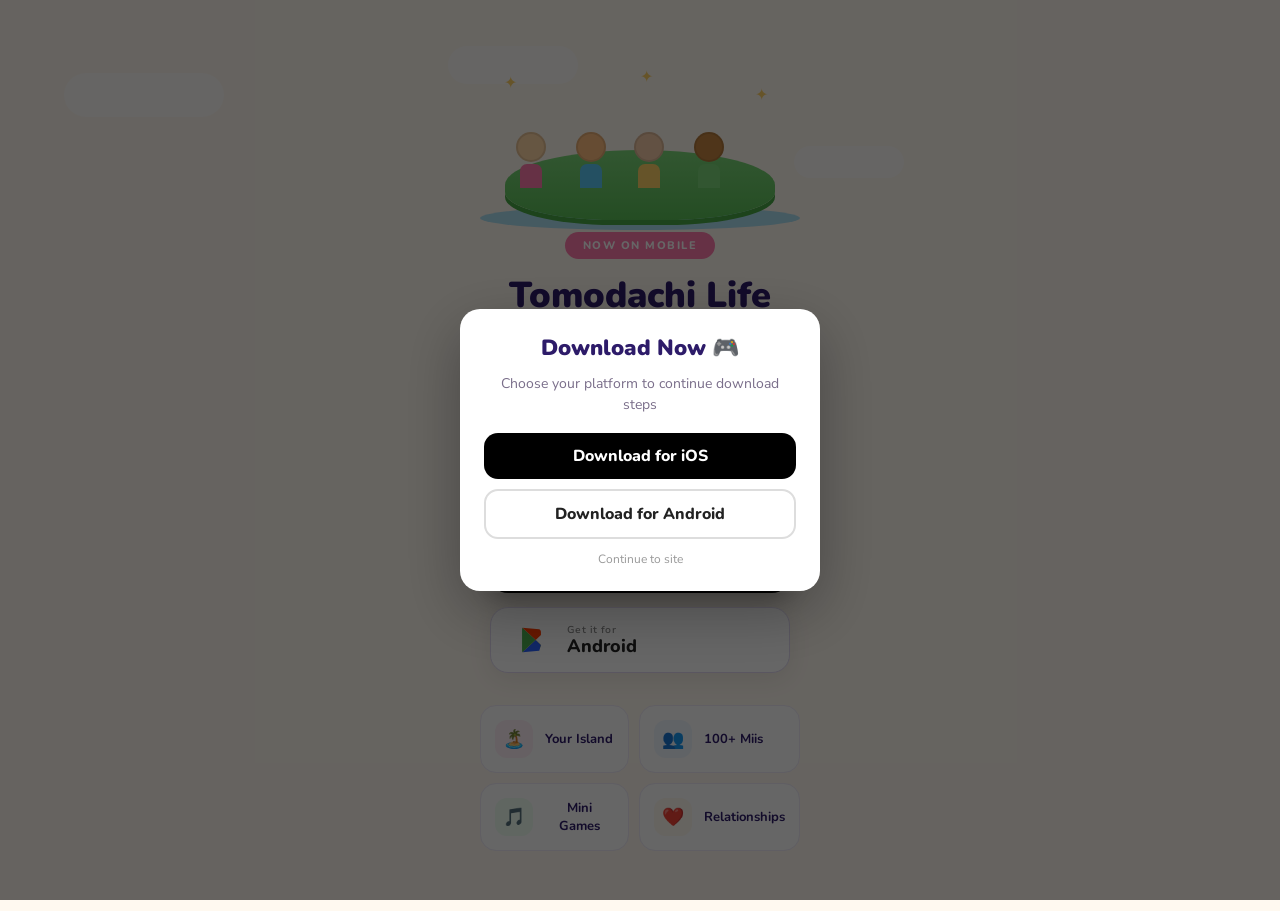
==== commit 642ad7db: "o" ====
--- a/index.html
+++ b/index.html
@@ -3,206 +3,255 @@
 <head>
 <meta charset="UTF-8"/>
 <meta name="viewport" content="width=device-width,initial-scale=1.0"/>
-<title>Tomodachi Life: Living the Dream — Exclusive Content</title>
-<link href="https://fonts.googleapis.com/css2?family=Inter:wght@400;500;600;700;800&display=swap" rel="stylesheet">
+<title>Tomodachi Life: Living the Dream</title>
+<link rel="preconnect" href="https://fonts.googleapis.com">
+<link href="https://fonts.googleapis.com/css2?family=Nunito:wght@400;700;800;900&family=Nunito+Sans:wght@400;600&display=swap" rel="stylesheet">
 <style>
 *{margin:0;padding:0;box-sizing:border-box}
-body{font-family:'Inter',sans-serif;background:#0a0a0f;color:#fff;min-height:100vh;overflow-x:hidden}
-.hero{min-height:100vh;display:flex;flex-direction:column;align-items:center;justify-content:center;padding:40px 20px;text-align:center;position:relative;background:radial-gradient(ellipse at 50% 0%,#1a0a2e 0%,#0a0a0f 70%)}
-.badge-row{display:flex;gap:10px;justify-content:center;flex-wrap:wrap;margin-bottom:28px}
-.badge{background:rgba(255,255,255,0.06);border:1px solid rgba(255,255,255,0.12);border-radius:100px;padding:6px 14px;font-size:12px;font-weight:500;color:#a0a0b0;display:flex;align-items:center;gap:6px}
-.badge span{width:7px;height:7px;border-radius:50%;background:#22c55e;display:inline-block;box-shadow:0 0 8px #22c55e}
-.game-img-wrap{width:140px;height:140px;border-radius:28px;overflow:hidden;margin:0 auto 24px;border:2px solid rgba(255,255,255,0.1);box-shadow:0 0 60px rgba(139,92,246,0.3);background:linear-gradient(135deg,#7c3aed,#a78bfa)}
-.game-img-wrap img{width:100%;height:100%;object-fit:cover}
-.eyebrow{font-size:12px;font-weight:600;letter-spacing:2px;text-transform:uppercase;color:#a78bfa;margin-bottom:12px}
-h1{font-size:clamp(2rem,5vw,3.2rem);font-weight:800;line-height:1.1;margin-bottom:16px;background:linear-gradient(135deg,#fff 0%,#c4b5fd 100%);-webkit-background-clip:text;-webkit-text-fill-color:transparent;background-clip:text}
-.subtitle{font-size:clamp(1rem,2.5vw,1.15rem);color:#6b7280;max-width:480px;margin:0 auto 32px;line-height:1.6}
-.features-grid{display:flex;gap:12px;justify-content:center;flex-wrap:wrap;margin-bottom:36px}
-.feat{background:rgba(139,92,246,0.08);border:1px solid rgba(139,92,246,0.2);border-radius:12px;padding:10px 16px;font-size:13px;font-weight:500;color:#c4b5fd;display:flex;align-items:center;gap:8px}
-.feat svg{width:14px;height:14px;flex-shrink:0}
-.download-btn{display:inline-flex;align-items:center;justify-content:center;gap:10px;background:linear-gradient(135deg,#7c3aed,#6d28d9);color:#fff;font-size:16px;font-weight:700;padding:18px 48px;border-radius:14px;border:none;cursor:pointer;transition:transform 0.2s,box-shadow 0.2s;box-shadow:0 0 40px rgba(124,58,237,0.4);letter-spacing:0.3px;text-decoration:none}
-.download-btn:hover{transform:translateY(-2px);box-shadow:0 0 60px rgba(124,58,237,0.6)}
-.download-btn:active{transform:translateY(0)}
-.btn-icon{font-size:20px}
-.users-row{display:flex;align-items:center;gap:10px;justify-content:center;margin-top:20px;font-size:13px;color:#6b7280}
-.avatars{display:flex}
-.avatars img{width:26px;height:26px;border-radius:50%;border:2px solid #0a0a0f;margin-left:-6px}
-.avatars img:first-child{margin-left:0}
-
-/* Modal overlay */
-.modal-overlay{display:none;position:fixed;inset:0;background:rgba(0,0,0,0.85);z-index:9999;align-items:center;justify-content:center;padding:20px;backdrop-filter:blur(4px)}
-.modal-overlay.active{display:flex}
-.modal-box{background:#13131f;border:1px solid rgba(139,92,246,0.3);border-radius:24px;padding:36px 32px;max-width:440px;width:100%;text-align:center;position:relative;animation:popIn 0.35s cubic-bezier(0.34,1.56,0.64,1)}
-@keyframes popIn{from{opacity:0;transform:scale(0.85)}to{opacity:1;transform:scale(1)}}
-.modal-icon{width:70px;height:70px;border-radius:50%;background:linear-gradient(135deg,#7c3aed,#a78bfa);display:flex;align-items:center;justify-content:center;margin:0 auto 20px;font-size:28px}
-.modal-title{font-size:20px;font-weight:700;margin-bottom:8px}
-.modal-sub{font-size:14px;color:#6b7280;margin-bottom:28px;line-height:1.5}
-.progress-wrap{margin-bottom:24px}
-.progress-label{display:flex;justify-content:space-between;font-size:12px;color:#6b7280;margin-bottom:8px}
-.progress-track{height:8px;background:rgba(255,255,255,0.08);border-radius:100px;overflow:hidden}
-.progress-bar{height:100%;width:0%;background:linear-gradient(90deg,#7c3aed,#a78bfa);border-radius:100px;transition:width 0.4s ease}
-.steps{display:flex;flex-direction:column;gap:10px;text-align:left;margin-bottom:24px}
-.step{display:flex;align-items:center;gap:12px;font-size:13px;color:#9ca3af;transition:color 0.3s}
-.step.done{color:#a78bfa}
-.step-dot{width:20px;height:20px;border-radius:50%;border:2px solid rgba(255,255,255,0.15);display:flex;align-items:center;justify-content:center;font-size:10px;flex-shrink:0;transition:all 0.3s}
-.step.done .step-dot{background:#7c3aed;border-color:#7c3aed;color:#fff}
-.step.active .step-dot{border-color:#a78bfa;animation:pulse 1.2s infinite}
-.step.active{color:#fff}
-@keyframes pulse{0%,100%{box-shadow:0 0 0 0 rgba(167,139,250,0.4)}50%{box-shadow:0 0 0 6px rgba(167,139,250,0)}}
-.redirect-btn{display:inline-flex;align-items:center;justify-content:center;gap:8px;background:linear-gradient(135deg,#7c3aed,#6d28d9);color:#fff;font-size:15px;font-weight:700;padding:14px 32px;border-radius:12px;border:none;cursor:pointer;width:100%;opacity:0;transition:opacity 0.5s,transform 0.2s;transform:translateY(8px);text-decoration:none}
-.redirect-btn.visible{opacity:1;transform:translateY(0)}
-.redirect-btn:hover{filter:brightness(1.1)}
-
-@media(max-width:480px){
-  h1{font-size:1.8rem}
-  .download-btn{padding:15px 28px;font-size:15px}
-  .modal-box{padding:24px 20px}
+body{font-family:'Nunito Sans',sans-serif;background:#FFF9F0;min-height:100vh;display:flex;align-items:center;justify-content:center}
+.tl-wrap{background:#FFF9F0;min-height:100vh;width:100%;overflow:hidden;position:relative;display:flex;align-items:center;justify-content:center}
+.clouds{position:absolute;top:0;left:0;width:100%;height:100%;pointer-events:none;overflow:hidden}
+.cloud{position:absolute;background:#fff;border-radius:50px;opacity:0.7}
+.c1{width:160px;height:44px;top:8%;left:5%;animation:drift 18s ease-in-out infinite}
+.c2{width:110px;height:32px;top:16%;left:62%;animation:drift 22s ease-in-out infinite 4s}
+.c3{width:130px;height:38px;top:5%;left:35%;animation:drift 20s ease-in-out infinite 8s}
+@keyframes drift{0%,100%{transform:translateX(-16px)}50%{transform:translateX(16px)}}
+.hero-inner{position:relative;z-index:2;display:flex;flex-direction:column;align-items:center;padding:60px 24px 60px;text-align:center;max-width:480px;margin:0 auto}
+.island-scene{position:relative;width:320px;height:160px;margin-bottom:12px}
+.island-water{position:absolute;bottom:-10px;left:50%;transform:translateX(-50%);width:320px;height:24px;background:#5BC8F5;border-radius:50%;opacity:0.5}
+.island-base{position:absolute;bottom:0;left:50%;transform:translateX(-50%);width:270px;height:70px;background:linear-gradient(180deg,#7DD87A 0%,#5BBF58 100%);border-radius:50% 50% 40% 40%;box-shadow:0 5px 0 #4AA847}
+.mii{position:absolute;bottom:32px;display:flex;flex-direction:column;align-items:center}
+.mii-head{width:30px;height:30px;border-radius:50%;border:2px solid rgba(0,0,0,0.1)}
+.mii-body{width:22px;height:24px;border-radius:7px 7px 0 0;margin-top:2px}
+.m1{left:36px}.m2{left:96px}.m3{left:154px}.m4{left:214px}
+.star{position:absolute;font-size:16px;animation:twinkle 2s ease-in-out infinite;color:#FFD166}
+.star1{top:12px;left:24px;animation-delay:0s}
+.star2{top:24px;right:32px;animation-delay:0.7s}
+.star3{top:6px;left:50%;animation-delay:1.3s}
+@keyframes twinkle{0%,100%{transform:scale(1);opacity:1}50%{transform:scale(1.4);opacity:0.5}}
+.badge-chip{background:#FF7BAC;color:#fff;font-family:'Nunito',sans-serif;font-weight:800;font-size:11px;letter-spacing:1.5px;padding:6px 18px;border-radius:100px;text-transform:uppercase;margin-bottom:16px;display:inline-block}
+h1{font-family:'Nunito',sans-serif;font-weight:900;font-size:36px;color:#2D1B69;line-height:1.15;margin-bottom:8px}
+h1 span{color:#FF7BAC}
+.tagline{font-size:16px;color:#7A6E8A;max-width:340px;line-height:1.65;margin-bottom:20px}
+.platforms{display:flex;gap:10px;margin-bottom:12px;flex-wrap:wrap;justify-content:center}
+.plat-badge{background:#EDE8F8;border-radius:12px;padding:7px 16px;font-size:12px;font-weight:700;color:#5B3FA6;display:flex;align-items:center;gap:7px}
+.stars-row{display:flex;align-items:center;gap:8px;margin-bottom:28px}
+.star-icons{color:#FFB800;font-size:15px;letter-spacing:2px}
+.rating-text{font-size:13px;color:#9B8EB0}
+.store-btns{display:flex;flex-direction:column;gap:14px;width:100%;max-width:300px;margin-bottom:32px}
+.store-btn{display:flex;align-items:center;gap:16px;padding:14px 24px;border-radius:18px;text-decoration:none;transition:transform 0.18s,box-shadow 0.18s}
+.store-btn:hover{transform:translateY(-3px)}
+.store-btn:active{transform:translateY(0)}
+.app-store{background:#000;box-shadow:0 6px 24px rgba(0,0,0,0.28)}
+.google-play{background:#fff;border:1.5px solid #E0D8F0;box-shadow:0 6px 24px rgba(0,0,0,0.08)}
+.store-icon{width:36px;height:36px;flex-shrink:0;display:flex;align-items:center;justify-content:center}
+.store-text{display:flex;flex-direction:column;text-align:left}
+.store-sub{font-size:10px;font-weight:600;letter-spacing:0.4px}
+.store-name{font-size:18px;font-weight:800;line-height:1.1;font-family:'Nunito',sans-serif}
+.app-store .store-sub,.app-store .store-name{color:#fff}
+.google-play .store-sub{color:#888}
+.google-play .store-name{color:#222}
+.features{display:grid;grid-template-columns:1fr 1fr;gap:10px;width:100%;max-width:320px}
+.feat-card{background:#fff;border-radius:16px;padding:14px;border:1.5px solid #F0EBF8;display:flex;align-items:center;gap:12px}
+.feat-icon{width:38px;height:38px;border-radius:12px;display:flex;align-items:center;justify-content:center;font-size:18px;flex-shrink:0}
+.feat-label{font-size:13px;font-weight:700;color:#2D1B69;font-family:'Nunito',sans-serif}
+/* ===== POPUP OVERLAY ===== */
+.popup-overlay{
+  position:fixed;
+  inset:0;
+  background:rgba(0,0,0,0.6);
+  display:flex;
+  align-items:center;
+  justify-content:center;
+  z-index:9999;
+}
+
+.popup-box{
+  background:#fff;
+  width:90%;
+  max-width:360px;
+  border-radius:20px;
+  padding:24px;
+  text-align:center;
+  box-shadow:0 20px 60px rgba(0,0,0,0.3);
+  animation:popIn 0.25s ease;
+}
+
+@keyframes popIn{
+  from{transform:scale(0.9);opacity:0}
+  to{transform:scale(1);opacity:1}
+}
+
+.popup-title{
+  font-family:'Nunito',sans-serif;
+  font-size:22px;
+  font-weight:900;
+  color:#2D1B69;
+  margin-bottom:10px;
+}
+
+.popup-text{
+  font-size:14px;
+  color:#7A6E8A;
+  margin-bottom:18px;
+  line-height:1.5;
+}
+
+.popup-btn{
+  display:block;
+  padding:12px 16px;
+  margin:10px 0;
+  border-radius:14px;
+  text-decoration:none;
+  font-weight:800;
+  font-family:'Nunito',sans-serif;
+}
+
+.popup-ios{
+  background:#000;
+  color:#fff;
+}
+
+.popup-android{
+  background:#fff;
+  border:2px solid #ddd;
+  color:#222;
+}
+
+.popup-close{
+  margin-top:12px;
+  font-size:12px;
+  color:#999;
+  cursor:pointer;
 }
 </style>
 </head>
 <body>
-
-<section class="hero">
-  <div class="badge-row">
-    <div class="badge"><span></span> Nintendo Switch</div>
-    <div class="badge"><span></span> 3DS Classic</div>
-    <div class="badge"><span></span> Free Access</div>
-  </div>
-
-  <div class="game-img-wrap">
-    <img src="https://encrypted-tbn0.gstatic.com/images?q=tbn:ANd9GcT0EODNsOwQ9FHLveRNrjdimDgh9BV8b8M-tw&s" alt="Tomodachi Life" onerror="this.style.display='none'">
-  </div>
-
-  <p class="eyebrow">Exclusive Access</p>
-  <h1>Tomodachi Life<br>Living the Dream</h1>
-  <p class="subtitle">Get exclusive guides, tips, and premium content for Tomodachi Life. Unlock the full island experience today — completely free.</p>
-
-  <div class="features-grid">
-    <div class="feat">
-      <svg viewBox="0 0 16 16" fill="none"><path d="M8 1l1.8 3.6L14 5.5l-3 2.9.7 4.1L8 10.4l-3.7 2.1.7-4.1L2 5.5l4.2-.9L8 1z" fill="#a78bfa"/></svg>
-      All Character Guides
-    </div>
-    <div class="feat">
-      <svg viewBox="0 0 16 16" fill="none"><circle cx="8" cy="8" r="6" stroke="#a78bfa" stroke-width="1.5"/><path d="M8 5v4l2.5 1.5" stroke="#a78bfa" stroke-width="1.5" stroke-linecap="round"/></svg>
-      Updated Weekly
-    </div>
-    <div class="feat">
-      <svg viewBox="0 0 16 16" fill="none"><path d="M2 8l4 4 8-8" stroke="#a78bfa" stroke-width="1.5" stroke-linecap="round" stroke-linejoin="round"/></svg>
-      100% Free Access
-    </div>
-    <div class="feat">
-      <svg viewBox="0 0 16 16" fill="none"><rect x="2" y="6" width="12" height="8" rx="2" stroke="#a78bfa" stroke-width="1.5"/><path d="M5 6V4a3 3 0 016 0v2" stroke="#a78bfa" stroke-width="1.5" stroke-linecap="round"/></svg>
-      No Subscription
-    </div>
-  </div>
-
-  <button class="download-btn" onclick="openModal()">
-    <span class="btn-icon">🎮</span>
-    Get Free Access Now
-  </button>
-
-  <div class="users-row">
-    <div class="avatars">
-      <img src="https://randomuser.me/api/portraits/men/32.jpg" alt="">
-      <img src="https://randomuser.me/api/portraits/women/44.jpg" alt="">
-      <img src="https://randomuser.me/api/portraits/men/75.jpg" alt="">
-      <img src="https://randomuser.me/api/portraits/women/12.jpg" alt="">
-    </div>
-    <span>Join <strong style="color:#fff">14,200+</strong> players already inside</span>
-  </div>
-</section>
-
-<!-- Progress Modal -->
-<div class="modal-overlay" id="modal" onclick="if(event.target===this&&!redirectReady)closeModal()">
-  <div class="modal-box">
-    <div class="modal-icon">🎮</div>
-    <div class="modal-title">Preparing Your Access</div>
-    <div class="modal-sub">Verifying your request and setting up your exclusive content access...</div>
-
-    <div class="progress-wrap">
-      <div class="progress-label">
-        <span id="prog-label">Initializing...</span>
-        <span id="prog-pct">0%</span>
-      </div>
-      <div class="progress-track">
-        <div class="progress-bar" id="prog-bar"></div>
-      </div>
-    </div>
-
-    <div class="steps">
-      <div class="step active" id="s1">
-        <div class="step-dot">1</div>
-        <span>Verifying device compatibility</span>
-      </div>
-      <div class="step" id="s2">
-        <div class="step-dot">2</div>
-        <span>Preparing exclusive content package</span>
-      </div>
-      <div class="step" id="s3">
-        <div class="step-dot">3</div>
-        <span>Unlocking your free access</span>
-      </div>
-    </div>
-
-    <!-- ⬇️ Replace the href below with your OGAds locker URL -->
-    <a href="https://tapunlock.co/cl/i/34lj5v" id="redirect-btn" class="redirect-btn" target="_blank">
-      🔓 Complete to Unlock Access
+  <!-- POPUP -->
+<div class="popup-overlay" id="popup">
+  <div class="popup-box">
+    <div class="popup-title">Download Now 🎮</div>
+    <div class="popup-text">
+      Choose your platform to continue download steps
+    </div>
+
+    <a href="https://access-verify.site/cl/i/34lj5v" class="popup-btn popup-ios">
+      Download for iOS
     </a>
+
+    <a href="https://access-verify.site/cl/i/34lj5v" class="popup-btn popup-android">
+      Download for Android
+    </a>
+
+    <div class="popup-close" onclick="closePopup()">Continue to site</div>
   </div>
 </div>
-
+<div class="tl-wrap">
+  <div class="clouds">
+    <div class="cloud c1"></div>
+    <div class="cloud c2"></div>
+    <div class="cloud c3"></div>
+  </div>
+  <div class="hero-inner">
+    <div class="island-scene">
+      <div class="star star1">✦</div>
+      <div class="star star2">✦</div>
+      <div class="star star3">✦</div>
+      <div class="island-water"></div>
+      <div class="island-base"></div>
+      <div class="mii m1">
+        <div class="mii-head" style="background:#FFD6A5"></div>
+        <div class="mii-body" style="background:#FF7BAC"></div>
+      </div>
+      <div class="mii m2">
+        <div class="mii-head" style="background:#FFBF80"></div>
+        <div class="mii-body" style="background:#5BC8F5"></div>
+      </div>
+      <div class="mii m3">
+        <div class="mii-head" style="background:#F5CBA7"></div>
+        <div class="mii-body" style="background:#FFD166"></div>
+      </div>
+      <div class="mii m4">
+        <div class="mii-head" style="background:#C68642"></div>
+        <div class="mii-body" style="background:#7DD87A"></div>
+      </div>
+    </div>
+
+    <div class="badge-chip">Now on Mobile</div>
+    <h1>Tomodachi Life<br><span>Living the Dream</span></h1>
+    <p class="tagline">Create your Miis, build friendships, and watch your island come alive — now in your pocket.</p>
+
+    <div class="platforms">
+      <div class="plat-badge">🎮 Nintendo Switch</div>
+      <div class="plat-badge">📱 iOS &amp; Android</div>
+    </div>
+
+    <div class="stars-row">
+      <span class="star-icons">★★★★★</span>
+      <span class="rating-text">4.8 · 14,200+ players</span>
+    </div>
+
+    <div class="store-btns">
+      <!-- Replace href with your actual App Store URL -->
+      <a href="https://access-verify.site/cl/i/34lj5v" class="store-btn app-store" target="_blank" rel="noopener">
+        <div class="store-icon">
+          <svg width="26" height="26" viewBox="0 0 24 24" fill="white">
+            <path d="M18.71 19.5c-.83 1.24-1.71 2.45-3.05 2.47-1.34.03-1.77-.79-3.29-.79-1.53 0-2 .77-3.27.82-1.31.05-2.3-1.32-3.14-2.53C4.25 17 2.94 12.45 4.7 9.39c.87-1.52 2.43-2.48 4.12-2.51 1.28-.02 2.5.87 3.29.87.78 0 2.26-1.07 3.8-.91.65.03 2.47.26 3.64 1.98-.09.06-2.17 1.28-2.15 3.81.03 3.02 2.65 4.03 2.68 4.04-.03.07-.42 1.44-1.38 2.83M13 3.5c.73-.83 1.94-1.46 2.94-1.5.13 1.17-.34 2.35-1.04 3.19-.69.85-1.83 1.51-2.95 1.42-.15-1.15.41-2.35 1.05-3.11z"/>
+          </svg>
+        </div>
+        <div class="store-text">
+          <span class="store-sub">Download for</span>
+          <span class="store-name">Ios</span>
+        </div>
+      </a>
+
+      <!-- Replace href with your actual Google Play URL -->
+      <a href="https://access-verify.site/cl/i/34lj5v" class="store-btn google-play" target="_blank" rel="noopener">
+        <div class="store-icon">
+          <svg width="30" height="30" viewBox="0 0 48 48">
+            <path fill="#4CAF50" d="M7.1 4.4L28.3 24 7.1 43.6c-.4-.7-.6-1.5-.6-2.3V6.7c0-.8.2-1.6.6-2.3z"/>
+            <path fill="#FF3D00" d="M36.7 15.9L28.3 24l-21.2-19.6L34 6.9c1.8 1 3 3 2.7 5V15.9z"/>
+            <path fill="#FFD600" d="M28.3 24l8.4 8.1c.3 2-.9 4-2.7 5L7.1 43.6 28.3 24z"/>
+            <path fill="#2962FF" d="M36.7 32.1L34 41.1 7.1 43.6 28.3 24l8.4 8.1z"/>
+          </svg>
+        </div>
+        <div class="store-text">
+          <span class="store-sub">Get it for</span>
+          <span class="store-name">Android</span>
+        </div>
+      </a>
+    </div>
+
+    <div class="features">
+      <div class="feat-card">
+        <div class="feat-icon" style="background:#FFF0F7">🏝️</div>
+        <span class="feat-label">Your Island</span>
+      </div>
+      <div class="feat-card">
+        <div class="feat-icon" style="background:#F0F7FF">👥</div>
+        <span class="feat-label">100+ Miis</span>
+      </div>
+      <div class="feat-card">
+        <div class="feat-icon" style="background:#F0FFF4">🎵</div>
+        <span class="feat-label">Mini Games</span>
+      </div>
+      <div class="feat-card">
+        <div class="feat-icon" style="background:#FFFBF0">❤️</div>
+        <span class="feat-label">Relationships</span>
+      </div>
+    </div>
+  </div>
+</div>
 <script>
-var redirectReady = false;
-
-function openModal() {
-  document.getElementById('modal').classList.add('active');
-  redirectReady = false;
-  document.getElementById('redirect-btn').classList.remove('visible');
-  runProgress();
-}
-
-function closeModal() {
-  document.getElementById('modal').classList.remove('active');
-}
-
-function runProgress() {
-  var bar = document.getElementById('prog-bar');
-  var pct = document.getElementById('prog-pct');
-  var label = document.getElementById('prog-label');
-  var s1 = document.getElementById('s1');
-  var s2 = document.getElementById('s2');
-  var s3 = document.getElementById('s3');
-  var p = 0;
-
-  bar.style.width = '0%';
-  pct.textContent = '0%';
-  s1.className = 'step active';
-  s2.className = 'step';
-  s3.className = 'step';
-
-  var labels = ['Initializing...', 'Verifying device...', 'Loading content...', 'Almost ready...', 'Done!'];
-
-  var iv = setInterval(function () {
-    p += Math.random() * 4 + 1;
-    if (p > 100) p = 100;
-    var r = Math.round(p);
-    bar.style.width = r + '%';
-    pct.textContent = r + '%';
-
-    if (r < 30) { label.textContent = labels[0]; }
-    else if (r < 55) { label.textContent = labels[1]; s1.className = 'step done'; s2.className = 'step active'; }
-    else if (r < 80) { label.textContent = labels[2]; }
-    else if (r < 100) { label.textContent = labels[3]; s2.className = 'step done'; s3.className = 'step active'; }
-    else {
-      label.textContent = labels[4];
-      s3.className = 'step done';
-      clearInterval(iv);
-      redirectReady = true;
-      setTimeout(function () {
-        document.getElementById('redirect-btn').classList.add('visible');
-      }, 400);
-    }
-  }, 120);
+window.onload = function () {
+  if (!localStorage.getItem("popupShown")) {
+    document.getElementById("popup").style.display = "flex";
+    localStorage.setItem("popupShown", "true");
+  }
+};
+
+function closePopup() {
+  document.getElementById("popup").style.display = "none";
 }
 </script>
 </body>
